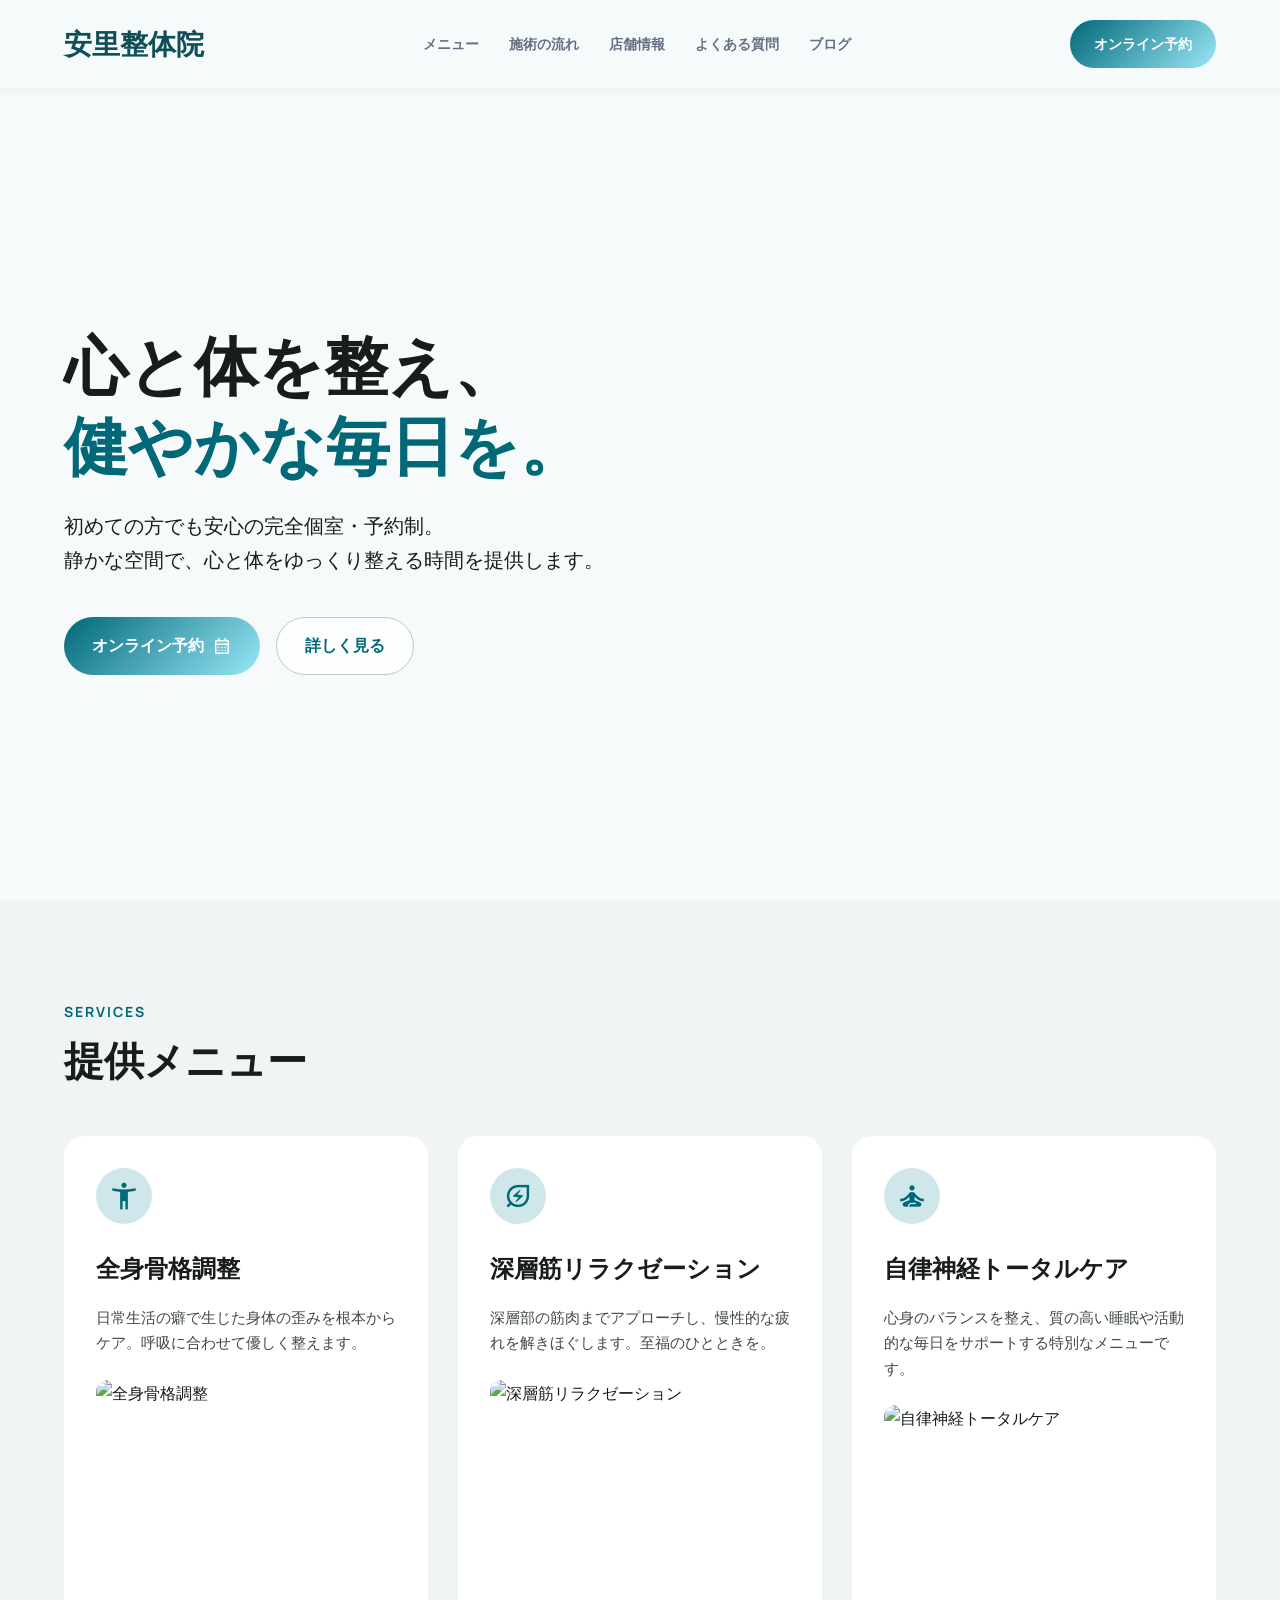
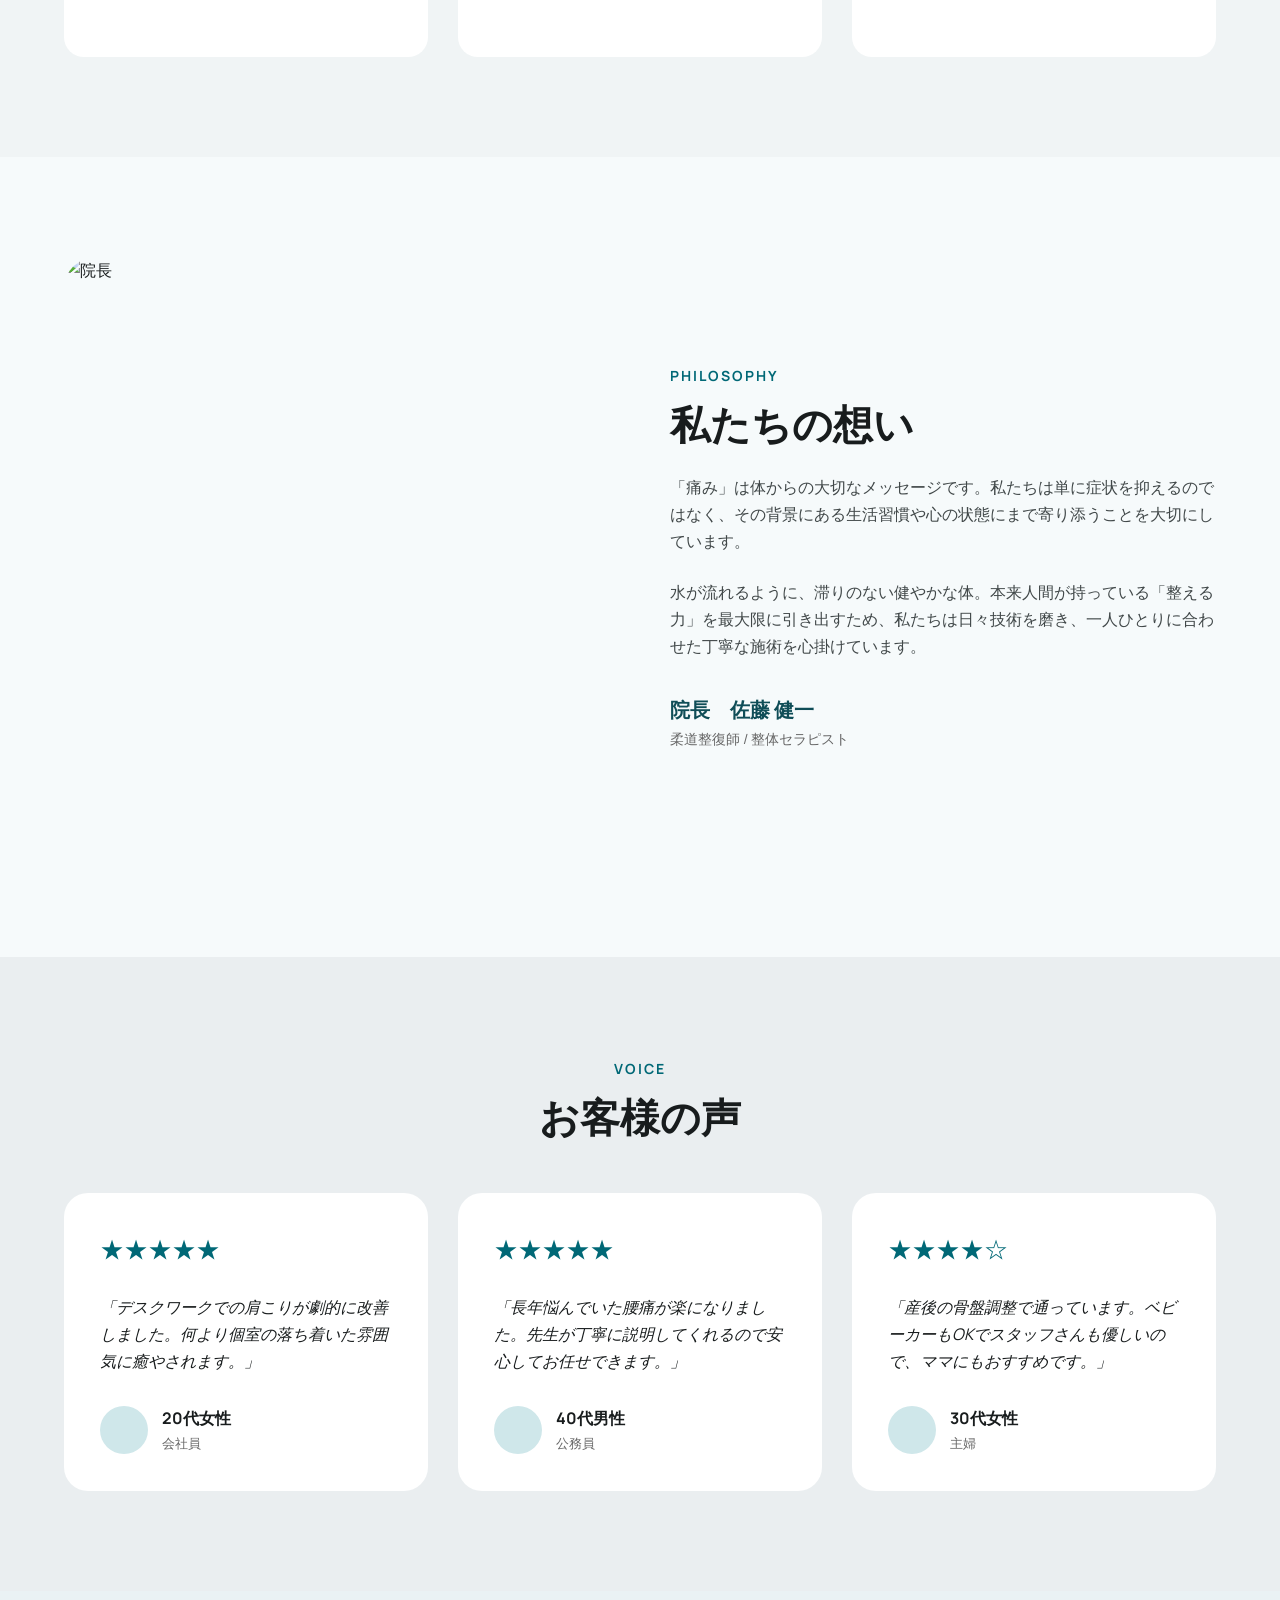
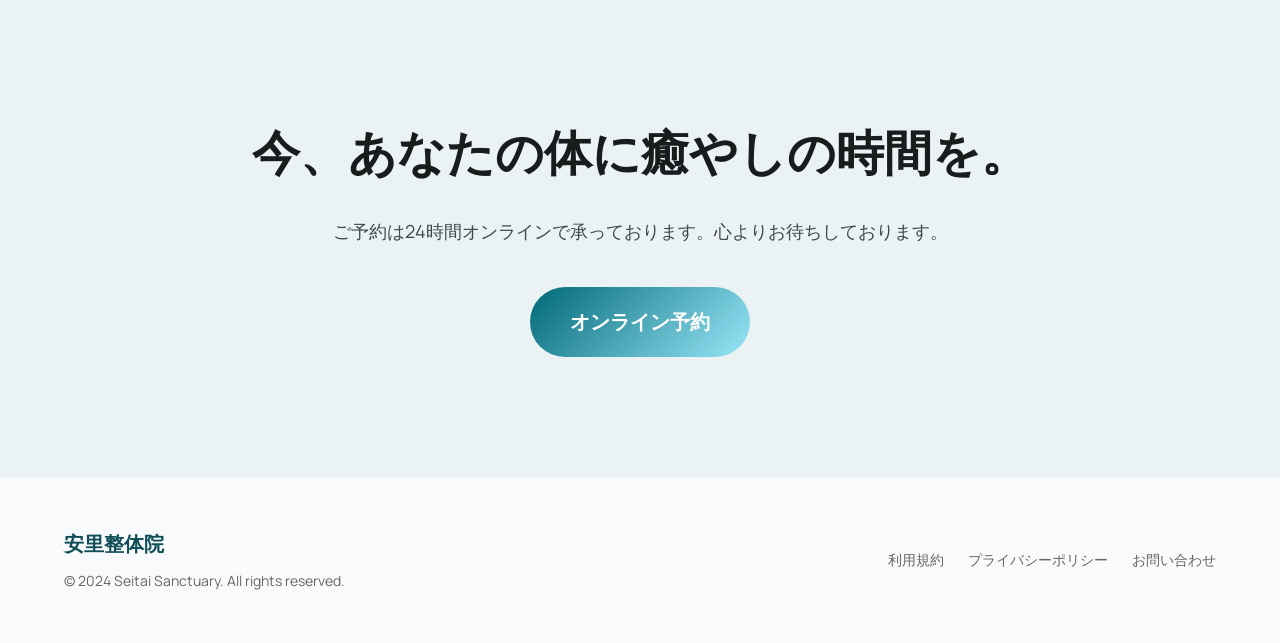
==== index.html @ 4b52ff41 "Add files via upload" ====
<!DOCTYPE html>
<html lang="ja">
<head>
  <meta charset="UTF-8" />
  <meta name="viewport" content="width=device-width, initial-scale=1.0" />
  <title>安里整体院</title>

  <!-- Google Fonts -->
  <link rel="preconnect" href="https://fonts.googleapis.com" />
  <link rel="preconnect" href="https://fonts.gstatic.com" crossorigin />
  <link href="https://fonts.googleapis.com/css2?family=Manrope:wght@400;500;700;800&display=swap" rel="stylesheet" />

  <!-- Google Icons -->
  <link
    href="https://fonts.googleapis.com/css2?family=Material+Symbols+Outlined"
    rel="stylesheet"
  />

  <!-- CSS -->
  <link rel="stylesheet" href="style.css" />
</head>
<body>

  <!-- ヘッダー -->
  <header class="header">
    <div class="container header-inner">
      <h1 class="logo">安里整体院</h1>

      <nav class="nav">
        <ul class="nav-list">
          <li><a href="#menu">メニュー</a></li>
          <li><a href="#flow">施術の流れ</a></li>
          <li><a href="#shop">店舗情報</a></li>
          <li><a href="#faq">よくある質問</a></li>
          <li><a href="blog.html">ブログ</a></li>
        </ul>
      </nav>

      <a href="#" class="header-btn">オンライン予約</a>
    </div>
  </header>

  <main>

    <!-- メイン画像 -->
    <section class="hero">
      <div class="hero-overlay"></div>

      <div class="container hero-content">
        <div class="hero-text">
          <p class="hero-catch">
            心と体を整え、<br />
            <span>健やかな毎日を。</span>
          </p>

          <p class="hero-description">
            初めての方でも安心の完全個室・予約制。<br />
            静かな空間で、心と体をゆっくり整える時間を提供します。
          </p>

          <div class="hero-buttons">
            <a href="#" class="btn btn-primary">
              オンライン予約
              <span class="material-symbols-outlined">calendar_month</span>
            </a>
            <a href="#" class="btn btn-secondary">詳しく見る</a>
          </div>
        </div>
      </div>
    </section>

    <!-- 提供メニュー -->
    <section class="section section-gray" id="menu">
      <div class="container">
        <div class="section-heading">
          <p class="section-subtitle">Services</p>
          <h2 class="section-title">提供メニュー</h2>
        </div>

        <div class="service-list">

          <div class="service-card">
            <div class="service-icon">
              <span class="material-symbols-outlined">accessibility_new</span>
            </div>
            <h3 class="service-title">全身骨格調整</h3>
            <p class="service-text">
              日常生活の癖で生じた身体の歪みを根本からケア。呼吸に合わせて優しく整えます。
            </p>
            <img
              src="https://lh3.googleusercontent.com/aida-public/[base64]"
              alt="全身骨格調整"
              class="service-image"
            />
          </div>

          <div class="service-card">
            <div class="service-icon">
              <span class="material-symbols-outlined">energy_savings_leaf</span>
            </div>
            <h3 class="service-title">深層筋リラクゼーション</h3>
            <p class="service-text">
              深層部の筋肉までアプローチし、慢性的な疲れを解きほぐします。至福のひとときを。
            </p>
            <img
              src="https://lh3.googleusercontent.com/aida-public/[base64]"
              alt="深層筋リラクゼーション"
              class="service-image"
            />
          </div>

          <div class="service-card">
            <div class="service-icon">
              <span class="material-symbols-outlined">self_improvement</span>
            </div>
            <h3 class="service-title">自律神経トータルケア</h3>
            <p class="service-text">
              心身のバランスを整え、質の高い睡眠や活動的な毎日をサポートする特別なメニューです。
            </p>
            <img
              src="https://lh3.googleusercontent.com/aida-public/[base64]"
              alt="自律神経トータルケア"
              class="service-image"
            />
          </div>

        </div>
      </div>
    </section>

    <!-- 私たちの想い -->
    <section class="section" id="flow">
      <div class="container philosophy">
        <div class="philosophy-image-area">
          <img
            src="https://lh3.googleusercontent.com/aida-public/[base64]"
            alt="院長"
            class="philosophy-image"
          />
        </div>

        <div class="philosophy-text-area">
          <p class="section-subtitle">Philosophy</p>
          <h2 class="section-title">私たちの想い</h2>

          <p class="philosophy-text">
            「痛み」は体からの大切なメッセージです。私たちは単に症状を抑えるのではなく、その背景にある生活習慣や心の状態にまで寄り添うことを大切にしています。
          </p>

          <p class="philosophy-text">
            水が流れるように、滞りのない健やかな体。本来人間が持っている「整える力」を最大限に引き出すため、私たちは日々技術を磨き、一人ひとりに合わせた丁寧な施術を心掛けています。
          </p>

          <div class="owner-info">
            <p class="owner-name">院長　佐藤 健一</p>
            <p class="owner-job">柔道整復師 / 整体セラピスト</p>
          </div>
        </div>
      </div>
    </section>

    <!-- お客様の声 -->
    <section class="section section-light" id="shop">
      <div class="container">
        <div class="section-heading center">
          <p class="section-subtitle">Voice</p>
          <h2 class="section-title">お客様の声</h2>
        </div>

        <div class="voice-list">

          <div class="voice-card">
            <div class="stars">★★★★★</div>
            <p class="voice-text">
              「デスクワークでの肩こりが劇的に改善しました。何より個室の落ち着いた雰囲気に癒やされます。」
            </p>
            <div class="voice-user">
              <div class="voice-user-icon"></div>
              <div>
                <p class="voice-user-name">20代女性</p>
                <p class="voice-user-job">会社員</p>
              </div>
            </div>
          </div>

          <div class="voice-card">
            <div class="stars">★★★★★</div>
            <p class="voice-text">
              「長年悩んでいた腰痛が楽になりました。先生が丁寧に説明してくれるので安心してお任せできます。」
            </p>
            <div class="voice-user">
              <div class="voice-user-icon"></div>
              <div>
                <p class="voice-user-name">40代男性</p>
                <p class="voice-user-job">公務員</p>
              </div>
            </div>
          </div>

          <div class="voice-card">
            <div class="stars">★★★★☆</div>
            <p class="voice-text">
              「産後の骨盤調整で通っています。ベビーカーもOKでスタッフさんも優しいので、ママにもおすすめです。」
            </p>
            <div class="voice-user">
              <div class="voice-user-icon"></div>
              <div>
                <p class="voice-user-name">30代女性</p>
                <p class="voice-user-job">主婦</p>
              </div>
            </div>
          </div>

        </div>
      </div>
    </section>

    <!-- CTA -->
    <section class="cta" id="faq">
      <div class="container cta-inner">
        <h2 class="cta-title">今、あなたの体に癒やしの時間を。</h2>
        <p class="cta-text">
          ご予約は24時間オンラインで承っております。心よりお待ちしております。
        </p>
        <a href="#" class="btn btn-primary large-btn">オンライン予約</a>
      </div>
    </section>

  </main>

  <!-- フッター -->
  <footer class="footer">
    <div class="container footer-inner">
      <div class="footer-left">
        <p class="footer-logo">安里整体院</p>
        <p class="footer-copy">© 2024 Seitai Sanctuary. All rights reserved.</p>
      </div>

      <div class="footer-links">
        <a href="#">利用規約</a>
        <a href="#">プライバシーポリシー</a>
        <a href="#">お問い合わせ</a>
      </div>
    </div>
  </footer>

</body>
</html>
---- style.css ----
/* --------------------
   初期設定
-------------------- */
* {
  margin: 0;
  padding: 0;
  box-sizing: border-box;
}

html {
  scroll-behavior: smooth;
}

body {
  font-family: "Manrope", sans-serif;
  color: #181c1d;
  background-color: #f6fafb;
  line-height: 1.7;
}

img {
  width: 100%;
  display: block;
}

a {
  text-decoration: none;
  color: inherit;
}

ul {
  list-style: none;
}

.material-symbols-outlined {
  font-size: 20px;
  vertical-align: middle;
}


/* --------------------
   共通
-------------------- */
.container {
  width: 90%;
  max-width: 1200px;
  margin: 0 auto;
}

.section {
  padding: 100px 0;
}

.section-gray {
  background-color: #f0f4f5;
}

.section-light {
  background-color: #eaeef0;
}

.section-heading {
  margin-bottom: 50px;
}

.section-heading.center {
  text-align: center;
}

.section-subtitle {
  color: #006876;
  font-size: 14px;
  font-weight: 700;
  letter-spacing: 2px;
  text-transform: uppercase;
  margin-bottom: 10px;
}

.section-title {
  font-size: 40px;
  font-weight: 800;
  line-height: 1.3;
}

.btn {
  display: inline-flex;
  align-items: center;
  gap: 8px;
  padding: 14px 28px;
  border-radius: 9999px;
  font-weight: 700;
  transition: 0.3s;
}

.btn:hover {
  opacity: 0.9;
}

.btn-primary {
  background: linear-gradient(135deg, #006876, #99e7f8);
  color: #ffffff;
}

.btn-secondary {
  background-color: rgba(255, 255, 255, 0.8);
  color: #006876;
  border: 1px solid #c1c8c9;
}

.large-btn {
  font-size: 20px;
  padding: 18px 40px;
}


/* --------------------
   ヘッダー
-------------------- */
.header {
  width: 100%;
  position: fixed;
  top: 0;
  left: 0;
  z-index: 100;
  background-color: rgba(246, 250, 251, 0.8);
  backdrop-filter: blur(12px);
  box-shadow: 0 2px 10px rgba(0, 0, 0, 0.06);
}

.header-inner {
  display: flex;
  justify-content: space-between;
  align-items: center;
  padding: 20px 0;
}

.logo {
  font-size: 28px;
  font-weight: 800;
  color: #0f4d57;
}

.nav-list {
  display: flex;
  gap: 30px;
}

.nav-list a {
  font-size: 14px;
  font-weight: 600;
  color: #667085;
}

.nav-list a:hover {
  color: #006876;
}

.header-btn {
  display: inline-block;
  background: linear-gradient(135deg, #006876, #99e7f8);
  color: #ffffff;
  padding: 12px 24px;
  border-radius: 9999px;
  font-size: 14px;
  font-weight: 700;
}


/* --------------------
   メイン画像
-------------------- */
.hero {
  min-height: 100vh;
  display: flex;
  align-items: center;
  background-image: url("https://lh3.googleusercontent.com/aida-public/[base64]");
  background-size: cover;
  background-position: center;
  position: relative;
  padding-top: 100px;
}

.hero-overlay {
  width: 100%;
  height: 100%;
  background: linear-gradient(to right, rgba(246, 250, 251, 0.88), rgba(246, 250, 251, 0.45), rgba(246, 250, 251, 0.1));
  position: absolute;
  top: 0;
  left: 0;
}

.hero-content {
  position: relative;
  z-index: 1;
}

.hero-text {
  max-width: 650px;
}

.hero-catch {
  font-size: 64px;
  font-weight: 800;
  line-height: 1.25;
  margin-bottom: 24px;
  text-shadow: 0 2px 8px rgba(255, 255, 255, 0.7);
}

.hero-catch span {
  color: #006876;
}

.hero-description {
  font-size: 20px;
  font-weight: 500;
  margin-bottom: 40px;
  text-shadow: 0 2px 8px rgba(255, 255, 255, 0.7);
}

.hero-buttons {
  display: flex;
  gap: 16px;
  flex-wrap: wrap;
}


/* --------------------
   提供メニュー
-------------------- */
.service-list {
  display: flex;
  gap: 30px;
  flex-wrap: wrap;
}

.service-card {
  width: calc(33.333% - 20px);
  background-color: #ffffff;
  padding: 32px;
  border-radius: 20px;
  transition: 0.3s;
}

.service-card:hover {
  transform: translateY(-8px);
}

.service-icon {
  width: 56px;
  height: 56px;
  background-color: #cfe7ea;
  color: #006876;
  border-radius: 50%;
  display: flex;
  justify-content: center;
  align-items: center;
  margin-bottom: 24px;
}

.service-icon .material-symbols-outlined {
  font-size: 32px;
}

.service-title {
  font-size: 24px;
  font-weight: 700;
  margin-bottom: 16px;
}

.service-text {
  color: #414849;
  font-size: 15px;
  margin-bottom: 24px;
}

.service-image {
  height: 220px;
  object-fit: cover;
  border-radius: 12px;
}


/* --------------------
   想い
-------------------- */
.philosophy {
  display: flex;
  align-items: center;
  gap: 60px;
}

.philosophy-image-area,
.philosophy-text-area {
  width: 50%;
}

.philosophy-image {
  height: 600px;
  object-fit: cover;
  border-radius: 32px;
}

.philosophy-text {
  color: #414849;
  margin-top: 24px;
}

.owner-info {
  margin-top: 32px;
}

.owner-name {
  font-size: 20px;
  font-weight: 700;
  color: #0f4d57;
}

.owner-job {
  font-size: 14px;
  color: #666;
}


/* --------------------
   お客様の声
-------------------- */
.voice-list {
  display: flex;
  gap: 30px;
  flex-wrap: wrap;
}

.voice-card {
  width: calc(33.333% - 20px);
  background-color: #ffffff;
  padding: 36px;
  border-radius: 24px;
}

.stars {
  color: #006876;
  font-size: 24px;
  margin-bottom: 24px;
}

.voice-text {
  font-style: italic;
  margin-bottom: 30px;
}

.voice-user {
  display: flex;
  align-items: center;
  gap: 14px;
}

.voice-user-icon {
  width: 48px;
  height: 48px;
  background-color: #cfe7ea;
  border-radius: 50%;
}

.voice-user-name {
  font-weight: 700;
}

.voice-user-job {
  font-size: 13px;
  color: #666;
}


/* --------------------
   CTA
-------------------- */
.cta {
  padding: 120px 0;
  background-color: #f6fafb;
  text-align: center;
  position: relative;
}

.cta::before {
  content: "";
  width: 100%;
  height: 100%;
  background-color: rgba(0, 104, 118, 0.05);
  position: absolute;
  top: 0;
  left: 0;
}

.cta-inner {
  position: relative;
  z-index: 1;
}

.cta-title {
  font-size: 48px;
  font-weight: 800;
  margin-bottom: 24px;
}

.cta-text {
  max-width: 700px;
  margin: 0 auto 40px;
  color: #414849;
  font-size: 18px;
}


/* --------------------
   フッター
-------------------- */
.footer {
  background-color: #f8fafc;
  padding: 50px 0;
}

.footer-inner {
  display: flex;
  justify-content: space-between;
  align-items: center;
  gap: 30px;
}

.footer-logo {
  font-size: 20px;
  font-weight: 700;
  color: #0f4d57;
  margin-bottom: 8px;
}

.footer-copy {
  font-size: 14px;
  color: #666;
}

.footer-links {
  display: flex;
  gap: 24px;
}

.footer-links a {
  font-size: 14px;
  color: #666;
}

.footer-links a:hover {
  color: #006876;
}


/* --------------------
   レスポンシブ
-------------------- */
@media (max-width: 1024px) {
  .service-card,
  .voice-card {
    width: calc(50% - 15px);
  }

  .hero-catch {
    font-size: 52px;
  }

  .philosophy {
    flex-direction: column;
  }

  .philosophy-image-area,
  .philosophy-text-area {
    width: 100%;
  }
}

@media (max-width: 768px) {
  .header-inner {
    flex-direction: column;
    gap: 16px;
  }

  .nav-list {
    flex-wrap: wrap;
    justify-content: center;
    gap: 16px;
  }

  .hero {
    padding-top: 180px;
  }

  .hero-catch {
    font-size: 40px;
  }

  .hero-description {
    font-size: 18px;
  }

  .section-title {
    font-size: 32px;
  }

  .service-card,
  .voice-card {
    width: 100%;
  }

  .cta-title {
    font-size: 34px;
  }

  .footer-inner {
    flex-direction: column;
    text-align: center;
  }

  .footer-links {
    flex-direction: column;
    gap: 12px;
  }
}

@media (max-width: 480px) {
  .hero-catch {
    font-size: 32px;
  }

  .hero-description {
    font-size: 16px;
  }

  .btn {
    width: 100%;
    justify-content: center;
  }

  .section {
    padding: 70px 0;
  }
}
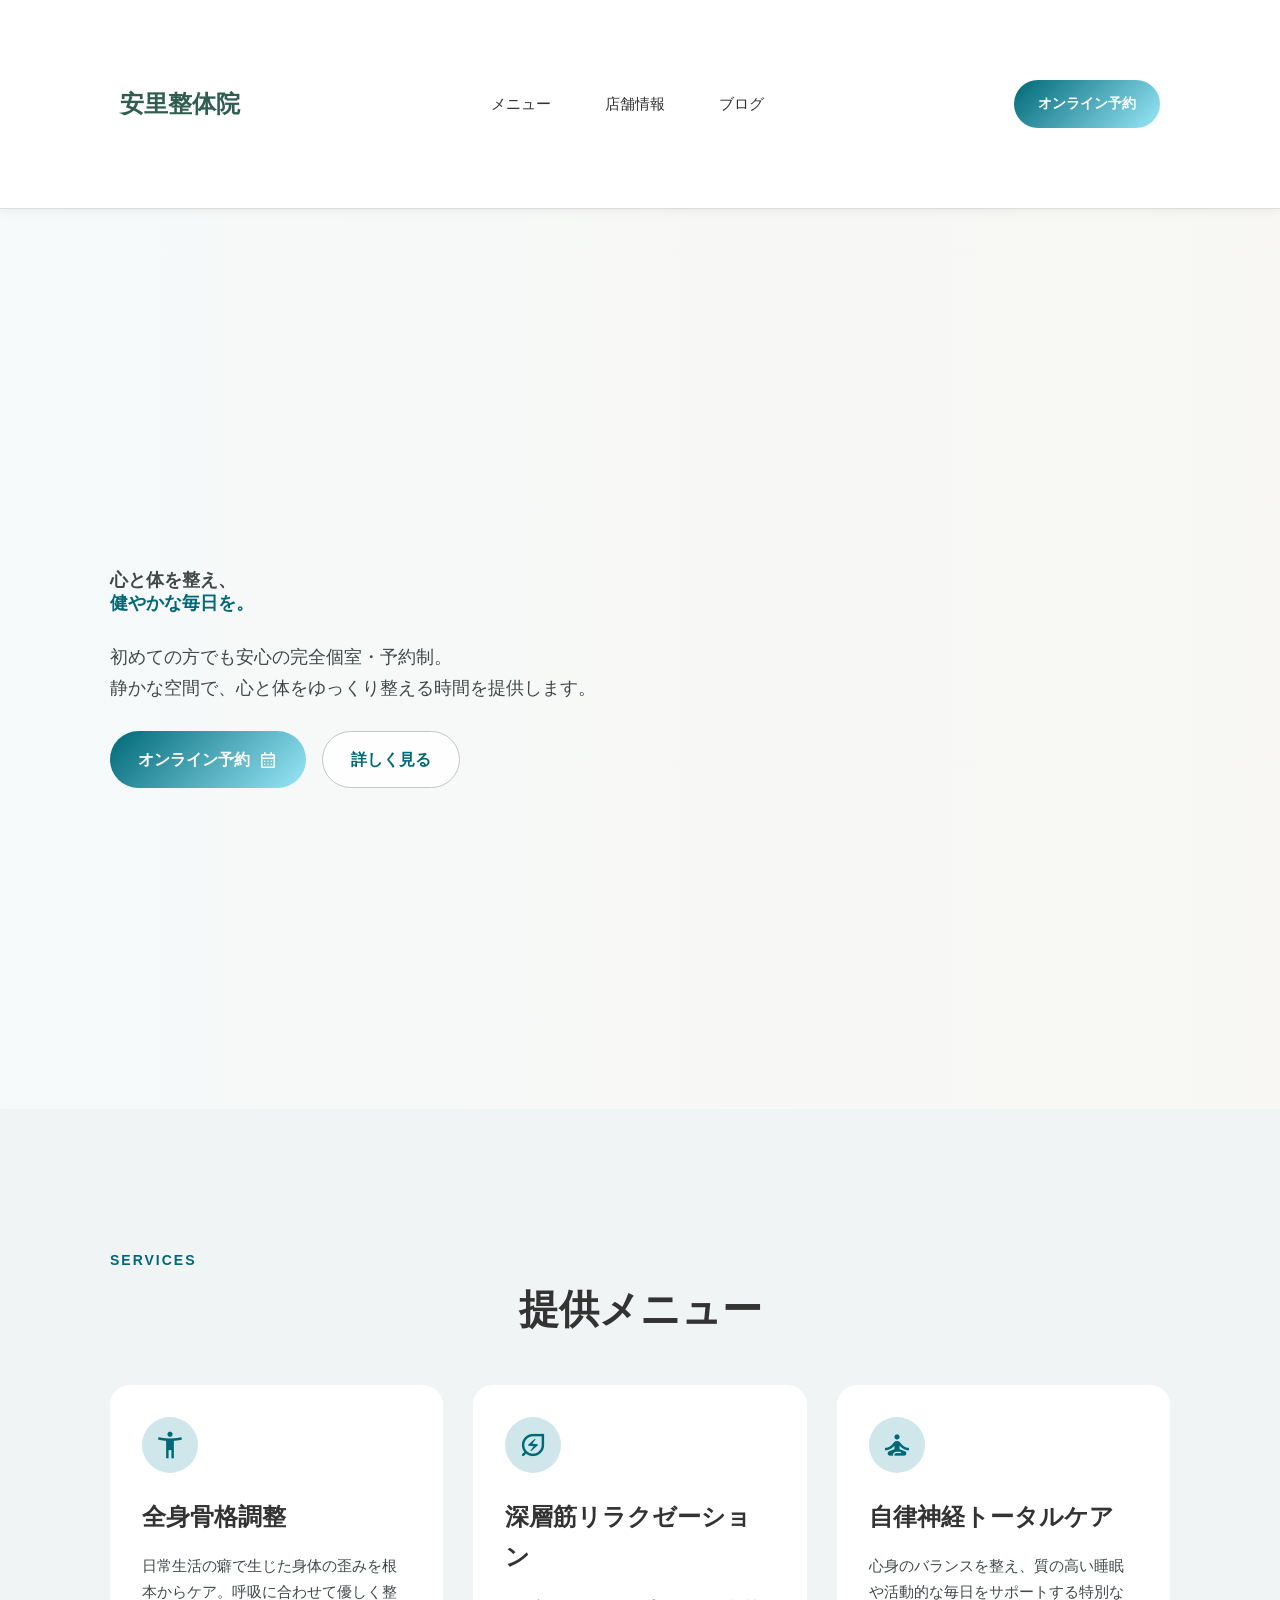
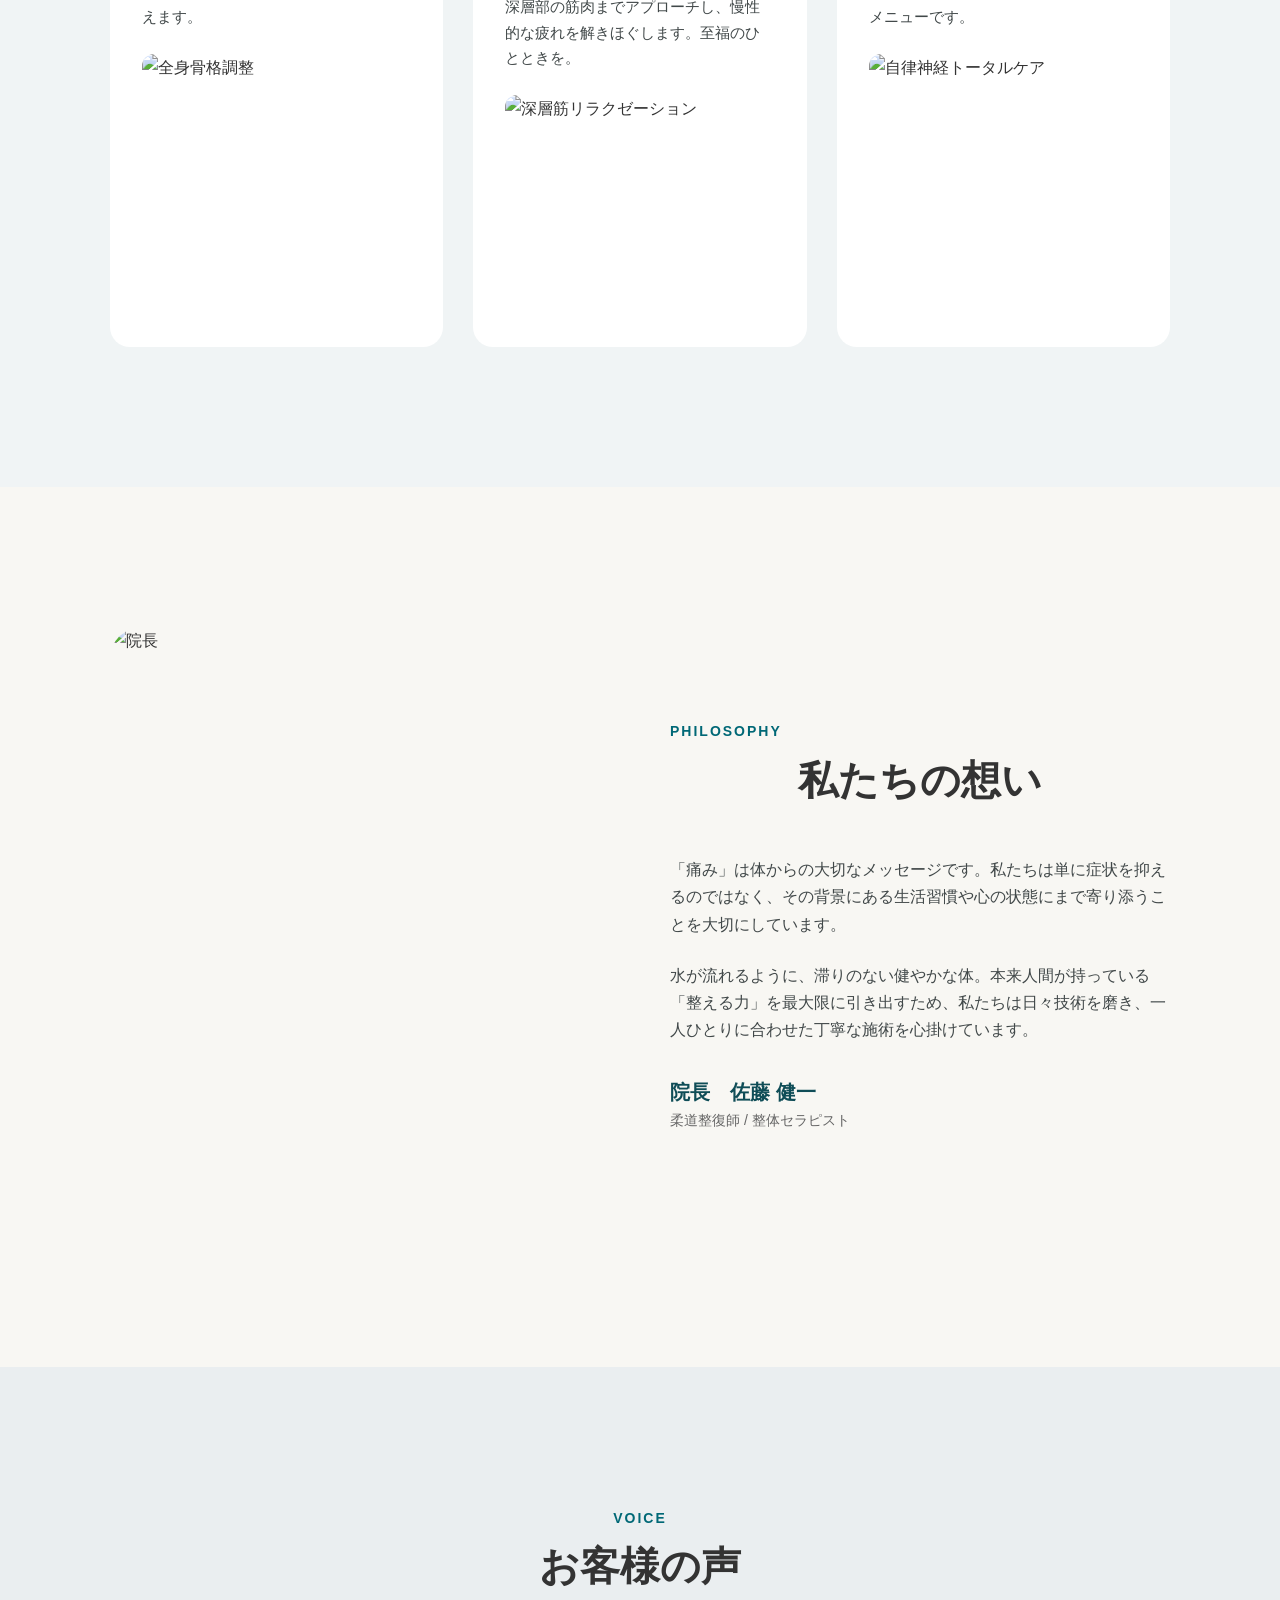
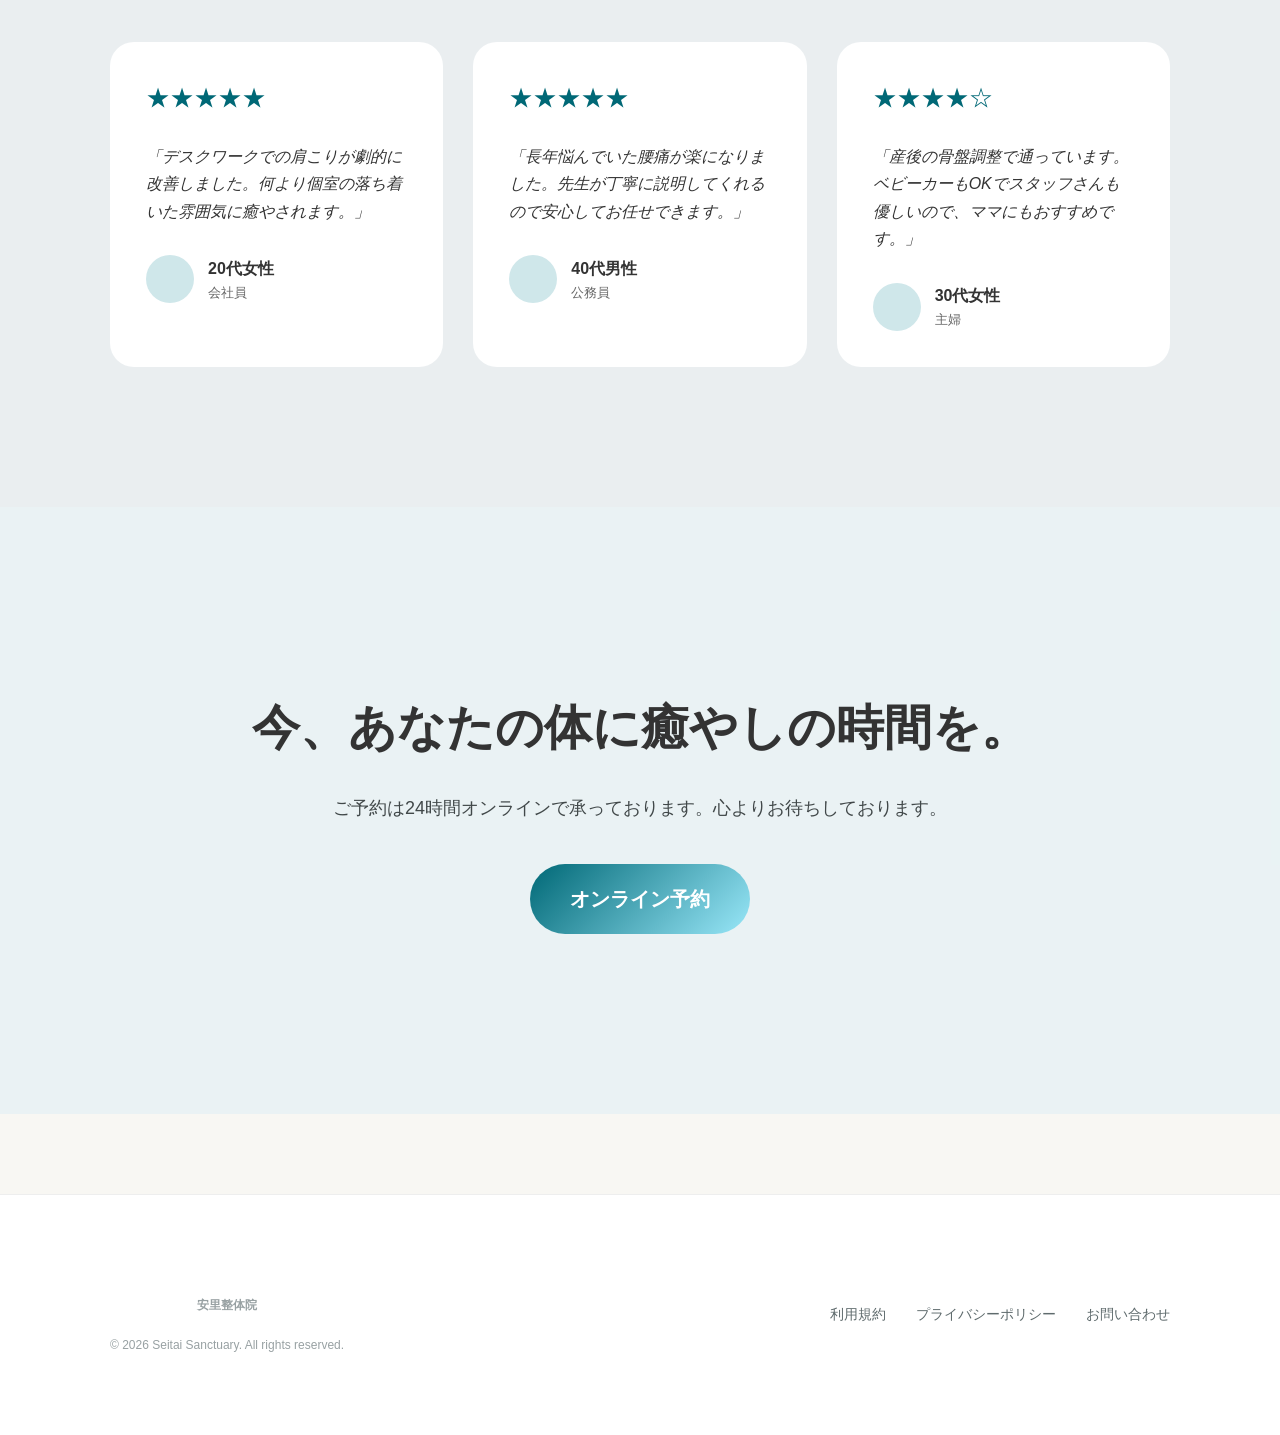
==== commit a26fcecc: "Add files via upload" ====
--- a/index.html
+++ b/index.html
@@ -28,15 +28,15 @@
 
       <nav class="nav">
         <ul class="nav-list">
-          <li><a href="#menu">メニュー</a></li>
-          <li><a href="#flow">施術の流れ</a></li>
-          <li><a href="#shop">店舗情報</a></li>
-          <li><a href="#faq">よくある質問</a></li>
+          <li><a href="menu.html">メニュー</a></li>
+          <!-- <li><a href="access.html">アクセス</a></li> -->
+          <li><a href="access.html">店舗情報</a></li>
+          <!-- <li><a href="#faq">よくある質問</a></li> -->
           <li><a href="blog.html">ブログ</a></li>
         </ul>
       </nav>
 
-      <a href="#" class="header-btn">オンライン予約</a>
+      <a href="https://beauty.hotpepper.jp/genre/kgkw504/" class="header-btn">オンライン予約</a>
     </div>
   </header>
 
@@ -59,11 +59,11 @@
           </p>
 
           <div class="hero-buttons">
-            <a href="#" class="btn btn-primary">
+            <a href="https://beauty.hotpepper.jp/genre/kgkw504/" class="btn btn-primary">
               オンライン予約
               <span class="material-symbols-outlined">calendar_month</span>
             </a>
-            <a href="#" class="btn btn-secondary">詳しく見る</a>
+            <a href="menu.html" class="btn btn-secondary">詳しく見る</a>
           </div>
         </div>
       </div>
@@ -222,24 +222,28 @@
         <p class="cta-text">
           ご予約は24時間オンラインで承っております。心よりお待ちしております。
         </p>
-        <a href="#" class="btn btn-primary large-btn">オンライン予約</a>
+        <a href="https://beauty.hotpepper.jp/genre/kgkw504/" class="btn btn-primary large-btn">オンライン予約</a>
       </div>
     </section>
 
   </main>
+
+
 
   <!-- フッター -->
   <footer class="footer">
     <div class="container footer-inner">
       <div class="footer-left">
         <p class="footer-logo">安里整体院</p>
-        <p class="footer-copy">© 2024 Seitai Sanctuary. All rights reserved.</p>
-      </div>
+        <p class="footer-copy">© 2026    Seitai Sanctuary. All rights reserved.</p>
+      </div>
+
+
 
       <div class="footer-links">
-        <a href="#">利用規約</a>
-        <a href="#">プライバシーポリシー</a>
-        <a href="#">お問い合わせ</a>
+        <a href="terms.html">利用規約</a>
+        <a href="privacy.html">プライバシーポリシー</a>
+        <a href="contact.html">お問い合わせ</a>
       </div>
     </div>
   </footer>
--- a/style.css
+++ b/style.css
@@ -540,4 +540,2701 @@
   .section {
     padding: 70px 0;
   }
-}+}
+
+
+
+
+
+
+
+/* メニューmenu.html */
+
+
+
+
+
+
+
+
+
+
+
+/* 全部の要素にまとめて指定する */
+* {             
+  margin: 0;
+  padding: 0;
+  box-sizing: border-box;
+}
+
+
+
+body {
+  font-family: 'Manrope', sans-serif;
+  color: #181c1d;
+  background-color: #f6fafb;
+  line-height: 1.6;
+}
+
+img {
+  width: 100%;
+  display: block;
+}
+
+a {
+  text-decoration: none;
+  color: inherit;
+}
+
+.container {
+  width: 90%;
+  max-width: 1200px;
+  margin: 0 auto;
+}
+
+.section {
+  padding: 80px 0;
+}
+
+/* =========================
+   ヘッダー
+========================= */
+.header {
+  position: sticky;
+  top: 0;
+  z-index: 100;
+  background: rgba(255, 255, 255, 0.85);
+  backdrop-filter: blur(20px);
+  border-bottom: 1px solid #e0e6e8;
+}
+
+.header-inner {
+  display: flex;
+  justify-content: space-between;
+  align-items: center;
+  padding: 18px 0;
+}
+
+.logo {
+  font-size: 24px;
+  font-weight: 800;
+  color: #0f3f46;
+}
+
+.pc-nav {
+  display: flex;
+  gap: 32px;
+}
+
+.pc-nav a {
+  color: #5f6b6d;
+  font-weight: 500;
+}
+
+.pc-nav a.active {
+  color: #006876;
+  border-bottom: 2px solid #006876;
+  padding-bottom: 4px;
+}
+
+.reserve-btn {
+  display: inline-block;
+  background: linear-gradient(135deg, #006876 0%, #99e7f8 100%);
+  color: #fff;
+  font-weight: 700;
+  padding: 12px 22px;
+  border-radius: 9999px;
+}
+
+/* =========================
+   メインビジュアル
+========================= */
+.hero {
+  padding-top: 40px;
+}
+
+.hero-box {
+  background: #f0f4f5;
+  border-radius: 32px;
+  padding: 50px;
+  display: flex;
+  gap: 40px;
+  align-items: center;
+}
+
+.hero-text,
+.hero-image {
+  width: 50%;
+}
+
+.label {
+  display: inline-block;
+  background: #ffd3af;
+  color: #7a593d;
+  font-size: 14px;
+  font-weight: 700;
+  padding: 6px 14px;
+  border-radius: 9999px;
+  margin-bottom: 20px;
+}
+
+.hero-text h1 {
+  font-size: 56px;
+  line-height: 1.2;
+  margin-bottom: 20px;
+}
+
+.hero-text p {
+  font-size: 18px;
+  color: #414849;
+  margin-bottom: 28px;
+}
+
+.price-area {
+  display: flex;
+  align-items: baseline;
+  gap: 16px;
+  margin-bottom: 28px;
+}
+
+.main-price {
+  font-size: 52px;
+  font-weight: 800;
+  color: #006876;
+}
+
+.old-price {
+  color: #6f7778;
+  text-decoration: line-through;
+}
+
+.time {
+  color: #6f7778;
+  font-size: 14px;
+}
+
+.hero-btn {
+  display: inline-block;
+  background: linear-gradient(135deg, #006876 0%, #99e7f8 100%);
+  color: #fff;
+  font-weight: 700;
+  padding: 16px 28px;
+  border-radius: 9999px;
+}
+
+.hero-image img {
+  border-radius: 24px;
+  height: 100%;
+  object-fit: cover;
+}
+
+/* =========================
+   タイトル
+========================= */
+.section-title {
+  text-align: center;
+  margin-bottom: 50px;
+}
+
+.section-title h2 {
+  font-size: 36px;
+  margin-bottom: 12px;
+}
+
+.line {
+  width: 50px;
+  height: 4px;
+  background: #006876;
+  border-radius: 9999px;
+  margin: 0 auto;
+}
+
+.sub-title {
+  font-size: 30px;
+  margin-bottom: 30px;
+}
+
+/* =========================
+   カード共通
+========================= */
+.card {
+  background: #f0f4f5;
+  border-radius: 24px;
+  padding: 30px;
+}
+
+.card h3,
+.card h4 {
+  margin-bottom: 16px;
+}
+
+.card p {
+  color: #414849;
+}
+
+.price {
+  color: #006876;
+  font-size: 24px;
+}
+
+/* =========================
+   メインメニュー
+========================= */
+.main-menu-grid {
+  display: grid;
+  grid-template-columns: 2fr 1fr;
+  gap: 24px;
+}
+
+.featured-card {
+  display: flex;
+  padding: 0;
+  overflow: hidden;
+  grid-column: 1 / 2;
+}
+
+.featured-text {
+  width: 55%;
+  padding: 40px;
+}
+
+.featured-image {
+  width: 45%;
+}
+
+.featured-image img {
+  height: 100%;
+  object-fit: cover;
+}
+
+.recommend {
+  color: #006876;
+  font-size: 14px;
+  font-weight: 700;
+  display: inline-block;
+  margin-bottom: 10px;
+}
+
+.menu-info {
+  display: flex;
+  gap: 40px;
+  margin-top: 30px;
+}
+
+.small-label {
+  display: block;
+  font-size: 12px;
+  color: #6c7475;
+  margin-bottom: 4px;
+}
+
+.side-card {
+  display: flex;
+  flex-direction: column;
+  justify-content: space-between;
+}
+
+.icon-box {
+  width: 48px;
+  height: 48px;
+  background: #99e7f8;
+  color: #006a78;
+  border-radius: 16px;
+  display: flex;
+  justify-content: center;
+  align-items: center;
+  margin-bottom: 24px;
+}
+
+.premium-card {
+  grid-column: 1 / 3;
+  background: #2c3132;
+  color: #edf1f2;
+  display: flex;
+  gap: 40px;
+  align-items: center;
+}
+
+.premium-text,
+.premium-image {
+  width: 50%;
+}
+
+.premium-label {
+  display: inline-block;
+  background: rgba(132, 210, 226, 0.2);
+  color: #a1efff;
+  border: 1px solid rgba(132, 210, 226, 0.4);
+  border-radius: 9999px;
+  padding: 6px 12px;
+  font-size: 12px;
+  font-weight: 700;
+  margin-bottom: 20px;
+}
+
+.light-price {
+  color: #99e7f8;
+}
+
+.premium-image img {
+  border-radius: 20px;
+  object-fit: cover;
+}
+
+/* =========================
+   その他メニュー
+========================= */
+.other-menu-grid {
+  display: grid;
+  grid-template-columns: repeat(3, 1fr);
+  gap: 24px;
+}
+
+.small-card p {
+  font-size: 14px;
+  margin-bottom: 24px;
+}
+
+.card-bottom {
+  display: flex;
+  justify-content: space-between;
+  align-items: center;
+  margin-top: 24px;
+  padding-top: 16px;
+  border-top: 1px solid #d5dcde;
+}
+
+/* =========================
+   回数券
+========================= */
+.plan-box {
+  background: #cfe7ea;
+  border-radius: 36px;
+  padding: 60px 30px;
+  text-align: center;
+}
+
+.plan-box h2 {
+  font-size: 36px;
+  margin-bottom: 16px;
+}
+
+.plan-text {
+  max-width: 700px;
+  margin: 0 auto 40px;
+  color: #52686b;
+}
+
+.plan-grid {
+  display: grid;
+  grid-template-columns: repeat(2, 1fr);
+  gap: 24px;
+  max-width: 850px;
+  margin: 0 auto;
+}
+
+.plan-card {
+  background: #fff;
+  border-radius: 24px;
+  padding: 35px 20px;
+  position: relative;
+}
+
+.plan-label {
+  display: inline-block;
+  color: #006876;
+  font-size: 12px;
+  font-weight: 700;
+  margin-bottom: 12px;
+}
+
+.plan-card h4 {
+  font-size: 28px;
+  margin-bottom: 10px;
+}
+
+.plan-card p {
+  font-size: 14px;
+  color: #5f6b6d;
+  margin-bottom: 20px;
+}
+
+.plan-price {
+  font-size: 36px;
+  font-weight: 800;
+}
+
+.popular {
+  border: 2px solid #006876;
+}
+
+.popular-badge {
+  position: absolute;
+  top: -14px;
+  left: 50%;
+  transform: translateX(-50%);
+  background: #006876;
+  color: #fff;
+  font-size: 12px;
+  font-weight: 700;
+  padding: 6px 14px;
+  border-radius: 9999px;
+}
+
+/* =========================
+   フッター
+========================= */
+.footer {
+  background: #f8fafb;
+  border-top: 1px solid #e1e7e9;
+  padding: 50px 0;
+}
+
+.footer-inner {
+  text-align: center;
+}
+
+.footer-logo {
+  font-size: 24px;
+  font-weight: 800;
+  color: #0f3f46;
+  margin-bottom: 20px;
+}
+
+.footer-links {
+  display: flex;
+  justify-content: center;
+  gap: 30px;
+  margin-bottom: 20px;
+}
+
+.footer-links a {
+  font-size: 14px;
+  color: #5f6b6d;
+}
+
+.footer p {
+  font-size: 12px;
+  color: #98a1a3;
+}
+
+/* =========================
+   レスポンシブ
+========================= */
+@media (max-width: 900px) {
+  .header-inner {
+    flex-wrap: wrap;
+    gap: 15px;
+  }
+
+  .pc-nav {
+    width: 100%;
+    justify-content: center;
+  }
+
+  .hero-box,
+  .featured-card,
+  .premium-card {
+    flex-direction: column;
+  }
+
+  .hero-text,
+  .hero-image,
+  .featured-text,
+  .featured-image,
+  .premium-text,
+  .premium-image {
+    width: 100%;
+  }
+
+  .main-menu-grid,
+  .other-menu-grid,
+  .plan-grid {
+    grid-template-columns: 1fr;
+  }
+
+  .premium-card {
+    grid-column: auto;
+  }
+
+  .featured-card {
+    grid-column: auto;
+  }
+
+  .hero-text h1 {
+    font-size: 40px;
+  }
+}
+
+@media (max-width: 600px) {
+  .section {
+    padding: 60px 0;
+  }
+
+  .hero-box {
+    padding: 25px;
+  }
+
+  .hero-text h1 {
+    font-size: 32px;
+  }
+
+  .section-title h2,
+  .sub-title,
+  .plan-box h2 {
+    font-size: 28px;
+  }
+
+  .main-price {
+    font-size: 40px;
+  }
+
+  .price-area {
+    flex-wrap: wrap;
+  }
+
+  .footer-links {
+    flex-direction: column;
+    gap: 10px;
+  }
+}
+
+
+
+/* access.html */
+
+
+
+
+
+
+
+
+
+/* =========================
+   全体
+========================= */
+* {
+  margin: 0;
+  padding: 0;
+  box-sizing: border-box;
+}
+
+body {
+  font-family: 'Manrope', sans-serif;
+  color: #181c1d;
+  background-color: #f6fafb;
+  line-height: 1.6;
+}
+
+img {
+  width: 100%;
+  display: block;
+}
+
+a {
+  text-decoration: none;
+  color: inherit;
+}
+
+ul {
+  list-style: none;
+}
+
+.container {
+  width: 90%;
+  max-width: 1200px;
+  margin: 0 auto;
+}
+
+.section {
+  padding: 80px 0;
+}
+
+/* =========================
+   ヘッダー
+========================= */
+.header {
+  position: sticky;
+  top: 0;
+  z-index: 100;
+  background: rgba(255, 255, 255, 0.85);
+  backdrop-filter: blur(20px);
+  border-bottom: 1px solid #e0e6e8;
+}
+
+.header-inner {
+  display: flex;
+  justify-content: space-between;
+  align-items: center;
+  padding: 18px 0;
+}
+
+.logo {
+  font-size: 24px;
+  font-weight: 800;
+  color: #0f3f46;
+}
+
+.pc-nav {
+  display: flex;
+  gap: 32px;
+}
+
+.pc-nav a {
+  color: #5f6b6d;
+  font-weight: 500;
+}
+
+.pc-nav a.active {
+  color: #006876;
+  border-bottom: 2px solid #006876;
+  padding-bottom: 4px;
+}
+
+.reserve-btn {
+  display: inline-block;
+  background: linear-gradient(135deg, #006876 0%, #99e7f8 100%);
+  color: #fff;
+  font-weight: 700;
+  padding: 12px 22px;
+  border-radius: 9999px;
+}
+
+/* =========================
+   共通タイトル
+========================= */
+.section-title {
+  text-align: center;
+  margin-bottom: 50px;
+}
+
+.section-title h2 {
+  font-size: 36px;
+  margin-bottom: 12px;
+}
+
+.line {
+  width: 50px;
+  height: 4px;
+  background: #006876;
+  border-radius: 9999px;
+  margin: 0 auto;
+}
+
+/* =========================
+   ヒーロー
+========================= */
+.hero-access {
+  padding-top: 40px;
+}
+
+.hero-box {
+  background: #f0f4f5;
+  border-radius: 32px;
+  padding: 50px;
+  display: flex;
+  gap: 40px;
+  align-items: center;
+}
+
+.hero-text,
+.hero-image {
+  width: 50%;
+}
+
+.label {
+  display: inline-block;
+  background: #ffd3af;
+  color: #7a593d;
+  font-size: 14px;
+  font-weight: 700;
+  padding: 6px 14px;
+  border-radius: 9999px;
+  margin-bottom: 20px;
+}
+
+.hero-text h1 {
+  font-size: 56px;
+  line-height: 1.2;
+  margin-bottom: 20px;
+}
+
+.hero-text p {
+  font-size: 18px;
+  color: #414849;
+}
+
+.hero-image img {
+  border-radius: 24px;
+  height: 100%;
+  object-fit: cover;
+}
+
+/* =========================
+   アクセス
+========================= */
+.access-grid {
+  display: grid;
+  grid-template-columns: 1fr 1fr;
+  gap: 32px;
+  align-items: start;
+}
+
+.info-card {
+  background: #ffffff;
+  border-radius: 24px;
+  padding: 30px;
+  box-shadow: 0 6px 20px rgba(0, 0, 0, 0.04);
+  margin-bottom: 24px;
+}
+
+.info-row {
+  display: grid;
+  grid-template-columns: 120px 1fr;
+  gap: 16px;
+  padding: 16px 0;
+  border-bottom: 1px solid #e1e7e8;
+}
+
+.info-row:last-child {
+  border-bottom: none;
+}
+
+.info-title {
+  font-size: 13px;
+  font-weight: 700;
+  color: #667173;
+  letter-spacing: 0.08em;
+}
+
+.info-text {
+  font-size: 16px;
+}
+
+.accent {
+  color: #006876;
+  font-weight: 700;
+}
+
+.guide-grid {
+  display: grid;
+  grid-template-columns: 1fr 1fr;
+  gap: 24px;
+}
+
+.guide-card {
+  background: #f0f4f5;
+  border-radius: 24px;
+  padding: 24px;
+}
+
+.guide-title {
+  display: flex;
+  align-items: center;
+  gap: 8px;
+  color: #006876;
+  margin-bottom: 16px;
+}
+
+.guide-title h3 {
+  font-size: 20px;
+}
+
+.guide-card ul li {
+  position: relative;
+  padding-left: 16px;
+  margin-bottom: 10px;
+  color: #414849;
+  font-size: 14px;
+}
+
+.guide-card ul li::before {
+  content: "•";
+  position: absolute;
+  left: 0;
+  top: 0;
+  color: #181c1d;
+}
+
+.guide-card p {
+  color: #414849;
+  font-size: 14px;
+}
+
+
+.map-card {
+  background: #fff;                 /* 白い背景 */
+  border-radius: 24px;              /* 角を丸くする */
+  overflow: hidden;                 /* はみ出した地図を隠す */
+  min-height: 540px;                /* PCでは最低540pxの高さを確保 */
+  height: 540px;                    /* 高さを明確に決める ← ここが大事 */
+  box-shadow: 0 10px 30px rgba(0, 104, 118, 0.08); /* 影 */
+}
+
+.map-card iframe {
+  width: 100%;                      /* 横幅いっぱい */
+  height: 100%;                     /* 親の高さにぴったり合わせる */
+  display: block;                   /* iframe下の変な隙間を消す */
+  border: none;                     /* 枠線なし */
+}
+/* .map-card {
+  height: 100%;
+  min-height: 540px;
+  background: #fff;
+  border-radius: 24px;
+  overflow: hidden;
+  box-shadow: 0 10px 30px rgba(0, 104, 118, 0.08);
+} */
+
+/* =========================
+   CTA
+========================= */
+.cta-section {
+  padding: 80px 0;
+}
+
+.cta-box {
+  background: #cfe7ea;
+  border-radius: 36px;
+  padding: 60px 30px;
+  text-align: center;
+}
+
+.cta-box h2 {
+  font-size: 36px;
+  margin-bottom: 16px;
+}
+
+.cta-box p {
+  max-width: 680px;
+  margin: 0 auto 28px;
+  color: #52686b;
+}
+
+.cta-buttons {
+  display: flex;
+  justify-content: center;
+  gap: 16px;
+  flex-wrap: wrap;
+}
+
+.cta-btn {
+  display: inline-block;
+  padding: 16px 32px;
+  border-radius: 9999px;
+  font-weight: 700;
+  font-size: 18px;
+}
+
+.cta-btn.primary {
+  background: #006876;
+  color: #fff;
+}
+
+.cta-btn.secondary {
+  background: #fff;
+  color: #006876;
+  border: 1px solid rgba(0, 104, 118, 0.2);
+}
+
+/* =========================
+   フッター
+========================= */
+.footer {
+  background: #f8fafb;
+  border-top: 1px solid #e1e7e9;
+  padding: 50px 0;
+}
+
+.footer-inner {
+  text-align: center;
+}
+
+.footer-logo {
+  font-size: 24px;
+  font-weight: 800;
+  color: #0f3f46;
+  margin-bottom: 20px;
+}
+
+.footer-links {
+  display: flex;
+  justify-content: center;
+  gap: 30px;
+  margin-bottom: 20px;
+}
+
+.footer-links a {
+  font-size: 14px;
+  color: #5f6b6d;
+}
+
+.footer p {
+  font-size: 12px;
+  color: #98a1a3;
+}
+
+/* =========================
+   レスポンシブ
+========================= */
+@media (max-width: 900px) {
+  .header-inner {
+    flex-wrap: wrap;
+    gap: 15px;
+  }
+
+  .pc-nav {
+    width: 100%;
+    justify-content: center;
+  }
+
+  .hero-box {
+    flex-direction: column;
+  }
+
+  .hero-text,
+  .hero-image {
+    width: 100%;
+  }
+
+  .access-grid,
+  .guide-grid {
+    grid-template-columns: 1fr;
+  }
+
+  .hero-text h1 {
+    font-size: 40px;
+  }
+
+  .map-card {
+    min-height: 420px;
+  }
+}
+
+@media (max-width: 600px) {
+  .section {
+    padding: 60px 0;
+  }
+
+  .hero-box {
+    padding: 25px;
+  }
+
+  .hero-text h1 {
+    font-size: 32px;
+  }
+
+  .hero-text p {
+    font-size: 16px;
+  }
+
+  .section-title h2,
+  .cta-box h2 {
+    font-size: 28px;
+  }
+
+  .info-row {
+    grid-template-columns: 1fr;
+    gap: 6px;
+  }
+
+  .footer-links {
+    flex-direction: column;
+    gap: 10px;
+  }
+
+  .cta-btn {
+    width: 100%;
+    text-align: center;
+  }
+}
+
+
+
+
+
+
+
+
+
+
+
+
+
+
+
+/* 問い合わせ */
+
+/* =========================
+   全体
+========================= */
+* {
+  margin: 0;
+  padding: 0;
+  box-sizing: border-box;
+}
+
+body {
+  font-family: 'Manrope', sans-serif;
+  color: #181c1d;
+  background-color: #f6fafb;
+  line-height: 1.6;
+}
+
+img {
+  width: 100%;
+  display: block;
+}
+
+a {
+  text-decoration: none;
+  color: inherit;
+}
+
+.container {
+  width: 90%;
+  max-width: 1200px;
+  margin: 0 auto;
+}
+
+/* =========================
+   ヘッダー
+========================= */
+.header {
+  position: sticky;
+  top: 0;
+  z-index: 100;
+  background: rgba(255, 255, 255, 0.85);
+  backdrop-filter: blur(20px);
+  border-bottom: 1px solid #e0e6e8;
+}
+
+.header-inner {
+  display: flex;
+  justify-content: space-between;
+  align-items: center;
+  padding: 18px 0;
+}
+
+.logo {
+  font-size: 24px;
+  font-weight: 800;
+  color: #0f3f46;
+}
+
+.pc-nav {
+  display: flex;
+  gap: 32px;
+}
+
+.pc-nav a {
+  color: #5f6b6d;
+  font-weight: 500;
+}
+
+.pc-nav a.active {
+  color: #006876;
+  border-bottom: 2px solid #006876;
+  padding-bottom: 4px;
+}
+
+.reserve-btn {
+  display: inline-block;
+  background: linear-gradient(135deg, #006876 0%, #99e7f8 100%);
+  color: #fff;
+  font-weight: 700;
+  padding: 12px 22px;
+  border-radius: 9999px;
+}
+
+/* =========================
+   お問い合わせページ
+========================= */
+.contact-main {
+  padding: 100px 0 80px;
+}
+
+.contact-section {
+  min-height: calc(100vh - 160px);
+  display: flex;
+  align-items: center;
+}
+
+.contact-wrapper {
+  width: 100%;
+  max-width: 850px;
+  margin: 0 auto;
+}
+
+.contact-heading {
+  text-align: center;
+  margin-bottom: 40px;
+}
+
+.label {
+  display: inline-block;
+  background: #cfe7ea;
+  color: #354a4d;
+  font-size: 12px;
+  font-weight: 700;
+  letter-spacing: 0.12em;
+  text-transform: uppercase;
+  padding: 6px 14px;
+  border-radius: 9999px;
+  margin-bottom: 18px;
+}
+
+.contact-heading h1 {
+  font-size: 48px;
+  line-height: 1.2;
+  margin-bottom: 16px;
+}
+
+.contact-heading p {
+  max-width: 620px;
+  margin: 0 auto;
+  color: #414849;
+  font-size: 17px;
+}
+
+.form-card {
+  background: #ffffff;
+  border-radius: 24px;
+  padding: 40px;
+  box-shadow: 0 10px 30px rgba(0, 104, 118, 0.08);
+}
+
+.contact-form {
+  display: flex;
+  flex-direction: column;
+  gap: 24px;
+}
+
+.form-row {
+  display: grid;
+  grid-template-columns: 1fr 1fr;
+  gap: 24px;
+}
+
+.form-group {
+  display: flex;
+  flex-direction: column;
+  gap: 8px;
+}
+
+.form-group label {
+  font-size: 12px;
+  font-weight: 700;
+  letter-spacing: 0.1em;
+  color: #5f6b6d;
+}
+
+.form-group input,
+.form-group select,
+.form-group textarea {
+  width: 100%;
+  border: none;
+  outline: none;
+  background: #f0f4f5;
+  border-radius: 16px;
+  padding: 16px;
+  font-size: 15px;
+  color: #181c1d;
+  font-family: 'Manrope', sans-serif;
+}
+
+.form-group input:focus,
+.form-group select:focus,
+.form-group textarea:focus {
+  box-shadow: 0 0 0 3px rgba(0, 104, 118, 0.15);
+}
+
+.form-group textarea {
+  resize: vertical;
+  min-height: 160px;
+}
+
+.submit-area {
+  padding-top: 10px;
+}
+
+.submit-btn {
+  width: 100%;
+  border: none;
+  cursor: pointer;
+  background: linear-gradient(135deg, #006876 0%, #0f7f8d 100%);
+  color: #ffffff;
+  padding: 18px 24px;
+  border-radius: 9999px;
+  font-size: 16px;
+  font-weight: 700;
+  letter-spacing: 0.08em;
+  display: flex;
+  justify-content: center;
+  align-items: center;
+  gap: 10px;
+}
+
+.form-note {
+  margin-top: 16px;
+  text-align: center;
+  font-size: 12px;
+  color: #667274;
+}
+
+/* =========================
+   フッター
+========================= */
+.footer {
+  background: #f8fafb;
+  border-top: 1px solid #e1e7e9;
+  padding: 50px 0;
+}
+
+.footer-inner {
+  text-align: center;
+}
+
+.footer-logo {
+  font-size: 24px;
+  font-weight: 800;
+  color: #0f3f46;
+  margin-bottom: 20px;
+}
+
+.footer-links {
+  display: flex;
+  justify-content: center;
+  gap: 30px;
+  margin-bottom: 20px;
+  flex-wrap: wrap;
+}
+
+.footer-links a {
+  font-size: 14px;
+  color: #5f6b6d;
+}
+
+.footer p {
+  font-size: 12px;
+  color: #98a1a3;
+}
+
+/* =========================
+   レスポンシブ
+========================= */
+@media (max-width: 900px) {
+  .header-inner {
+    flex-wrap: wrap;
+    gap: 15px;
+  }
+
+  .pc-nav {
+    width: 100%;
+    justify-content: center;
+    flex-wrap: wrap;
+  }
+
+  .form-row {
+    grid-template-columns: 1fr;
+  }
+
+  .contact-heading h1 {
+    font-size: 38px;
+  }
+}
+
+@media (max-width: 600px) {
+  .contact-main {
+    padding: 80px 0 60px;
+  }
+
+  .form-card {
+    padding: 24px;
+  }
+
+  .contact-heading h1 {
+    font-size: 30px;
+  }
+
+  .contact-heading p {
+    font-size: 15px;
+  }
+
+  .footer-links {
+    flex-direction: column;
+    gap: 10px;
+  }
+}
+
+
+
+
+/* プライバシー */
+
+
+/* =========================
+   プライバシーポリシー
+========================= */
+.privacy-main {
+  padding: 130px 0 80px;
+}
+
+.privacy-hero {
+  text-align: center;
+  padding: 48px 24px;
+  margin-bottom: 48px;
+  border-radius: 24px;
+  background: linear-gradient(135deg, rgba(153, 231, 248, 0.25), rgba(255, 255, 255, 0));
+  position: relative;
+  overflow: hidden;
+}
+
+.privacy-hero::before {
+  content: "";
+  position: absolute;
+  top: -80px;
+  right: -80px;
+  width: 220px;
+  height: 220px;
+  background: rgba(0, 104, 118, 0.05);
+  border-radius: 50%;
+  filter: blur(30px);
+}
+
+.privacy-hero::after {
+  content: "";
+  position: absolute;
+  bottom: -70px;
+  left: -70px;
+  width: 180px;
+  height: 180px;
+  background: rgba(120, 88, 59, 0.08);
+  border-radius: 50%;
+  filter: blur(30px);
+}
+
+.privacy-label {
+  display: inline-block;
+  background: #cfe7ea;
+  color: #354a4d;
+  font-size: 12px;
+  font-weight: 700;
+  letter-spacing: 0.12em;
+  padding: 6px 14px;
+  border-radius: 9999px;
+  margin-bottom: 20px;
+}
+
+.privacy-hero h1 {
+  font-size: 48px;
+  font-weight: 800;
+  line-height: 1.2;
+  margin-bottom: 20px;
+  color: #181c1d;
+}
+
+.privacy-hero p {
+  max-width: 760px;
+  margin: 0 auto;
+  font-size: 18px;
+  color: #414849;
+}
+
+/* グリッド */
+.privacy-grid {
+  display: grid;
+  grid-template-columns: repeat(12, 1fr);
+  gap: 24px;
+}
+
+.policy-card {
+  background: #ffffff;
+  border-radius: 20px;
+  padding: 32px;
+  box-shadow: 0 8px 24px rgba(0, 104, 118, 0.05);
+}
+
+.policy-card-large {
+  grid-column: span 7;
+}
+
+.policy-card-side {
+  grid-column: span 5;
+}
+
+.policy-card-full {
+  grid-column: span 12;
+}
+
+.half-card {
+  grid-column: span 6;
+}
+
+.soft-bg {
+  background: #f0f4f5;
+}
+
+.border-left-main {
+  border-left: 4px solid #006876;
+}
+
+.border-top-main {
+  border-top: 4px solid #006876;
+}
+
+.border-top-sub {
+  border-top: 4px solid #78583b;
+}
+
+.policy-title {
+  display: flex;
+  align-items: flex-start;
+  gap: 12px;
+  margin-bottom: 18px;
+}
+
+.policy-title .material-symbols-outlined {
+  color: #006876;
+  font-size: 30px;
+}
+
+.policy-title .sub-color {
+  color: #78583b;
+}
+
+.policy-title h2 {
+  font-size: 28px;
+  font-weight: 700;
+  line-height: 1.4;
+  color: #181c1d;
+}
+
+.policy-title.large-title h2 {
+  font-size: 34px;
+}
+
+.policy-title.white .material-symbols-outlined,
+.policy-title.white h2 {
+  color: #ffffff;
+}
+
+.policy-text {
+  color: #414849;
+  line-height: 1.8;
+}
+
+.policy-text.small {
+  font-size: 14px;
+  margin-bottom: 18px;
+}
+
+.policy-text.lead {
+  font-size: 18px;
+  margin-bottom: 28px;
+}
+
+.policy-list {
+  margin-top: 18px;
+  padding-left: 22px;
+}
+
+.policy-list li {
+  margin-bottom: 12px;
+  color: #181c1d;
+}
+
+/* 利用目的ボックス */
+.purpose-boxes {
+  display: flex;
+  flex-direction: column;
+  gap: 16px;
+  margin-top: 16px;
+}
+
+.purpose-box {
+  background: rgba(255, 255, 255, 0.7);
+  border-radius: 16px;
+  padding: 18px;
+}
+
+.purpose-box h3 {
+  font-size: 14px;
+  font-weight: 700;
+  color: #006876;
+  margin-bottom: 6px;
+}
+
+.purpose-box p {
+  font-size: 14px;
+  color: #181c1d;
+}
+
+/* 安全管理 */
+.security-points {
+  display: grid;
+  grid-template-columns: repeat(2, 1fr);
+  gap: 24px;
+}
+
+.security-item {
+  display: flex;
+  align-items: flex-start;
+  gap: 12px;
+}
+
+.security-item .material-symbols-outlined {
+  color: #4c6265;
+  font-size: 26px;
+}
+
+.security-item p {
+  color: #414849;
+  font-size: 14px;
+  line-height: 1.7;
+}
+
+/* お問い合わせ窓口 */
+.contact-policy-box {
+  grid-column: span 12;
+  margin-top: 8px;
+  border-radius: 20px;
+  padding: 1px;
+  background: linear-gradient(90deg, #006876 0%, #0b5f6d 100%);
+  box-shadow: 0 10px 30px rgba(0, 104, 118, 0.18);
+}
+
+.contact-policy-inner {
+  border-radius: 20px;
+  background: rgba(255, 255, 255, 0.08);
+  padding: 32px;
+  display: flex;
+  justify-content: space-between;
+  align-items: center;
+  gap: 24px;
+  color: #ffffff;
+}
+
+.contact-policy-text p {
+  color: rgba(255, 255, 255, 0.85);
+  max-width: 620px;
+  line-height: 1.8;
+}
+
+.contact-policy-info {
+  min-width: 280px;
+  display: flex;
+  flex-direction: column;
+  gap: 14px;
+}
+
+.contact-info-item {
+  display: flex;
+  align-items: center;
+  gap: 12px;
+  background: rgba(255, 255, 255, 0.16);
+  border-radius: 14px;
+  padding: 16px;
+  font-weight: 700;
+}
+
+.updated-date {
+  margin-top: 40px;
+  text-align: center;
+  font-size: 14px;
+  color: #6b7476;
+  font-style: italic;
+}
+
+/* =========================
+   レスポンシブ
+========================= */
+@media (max-width: 900px) {
+  .privacy-grid {
+    grid-template-columns: 1fr;
+  }
+
+  .policy-card-large,
+  .policy-card-side,
+  .policy-card-full,
+  .half-card,
+  .contact-policy-box {
+    grid-column: auto;
+  }
+
+  .contact-policy-inner {
+    flex-direction: column;
+    align-items: flex-start;
+  }
+
+  .security-points {
+    grid-template-columns: 1fr;
+  }
+
+  .privacy-hero h1 {
+    font-size: 36px;
+  }
+}
+
+@media (max-width: 600px) {
+  .privacy-main {
+    padding: 110px 0 60px;
+  }
+
+  .privacy-hero {
+    padding: 36px 20px;
+  }
+
+  .privacy-hero h1 {
+    font-size: 30px;
+  }
+
+  .privacy-hero p {
+    font-size: 15px;
+  }
+
+  .policy-card {
+    padding: 24px;
+  }
+
+  .policy-title h2,
+  .policy-title.large-title h2 {
+    font-size: 24px;
+  }
+
+  .contact-policy-inner {
+    padding: 24px;
+  }
+
+  .contact-policy-info {
+    min-width: 100%;
+  }
+}
+
+
+
+/* 利用契約 */
+/* =========================
+   利用規約ページ
+========================= */
+.terms-main {
+  padding: 130px 0 80px;
+}
+
+.terms-hero {
+  text-align: center;
+  margin-bottom: 48px;
+  padding: 48px 24px;
+  border-radius: 24px;
+  background: linear-gradient(135deg, rgba(153, 231, 248, 0.25), rgba(255, 255, 255, 0));
+}
+
+.terms-label {
+  display: inline-block;
+  background: #cfe7ea;
+  color: #354a4d;
+  font-size: 12px;
+  font-weight: 700;
+  letter-spacing: 0.12em;
+  padding: 6px 14px;
+  border-radius: 9999px;
+  margin-bottom: 20px;
+}
+
+.terms-hero h1 {
+  font-size: 48px;
+  font-weight: 800;
+  line-height: 1.2;
+  margin-bottom: 20px;
+  color: #181c1d;
+}
+
+.terms-hero p {
+  max-width: 760px;
+  margin: 0 auto;
+  font-size: 18px;
+  line-height: 1.8;
+  color: #414849;
+}
+
+/* はじめに */
+.terms-intro {
+  display: grid;
+  grid-template-columns: 7fr 5fr;
+  gap: 24px;
+  margin-bottom: 56px;
+}
+
+.intro-text,
+.intro-image {
+  border-radius: 20px;
+  overflow: hidden;
+}
+
+.intro-text {
+  background: #ffffff;
+  padding: 36px;
+  box-shadow: 0 8px 24px rgba(0, 104, 118, 0.05);
+  display: flex;
+  align-items: center;
+}
+
+.intro-text p {
+  font-size: 18px;
+  line-height: 1.9;
+  color: #414849;
+}
+
+.intro-image {
+  background: #eaf6f7;
+  min-height: 260px;
+}
+
+.intro-image img {
+  width: 100%;
+  height: 100%;
+  object-fit: cover;
+  opacity: 0.85;
+}
+
+/* 規約カード */
+.terms-list {
+  display: flex;
+  flex-direction: column;
+  gap: 28px;
+}
+
+.terms-card {
+  display: flex;
+  gap: 24px;
+  background: #ffffff;
+  border-radius: 20px;
+  padding: 32px;
+  box-shadow: 0 8px 24px rgba(0, 104, 118, 0.05);
+}
+
+.soft-bg {
+  background: #f0f4f5;
+}
+
+.border-left-main {
+  border-left: 4px solid #006876;
+}
+
+.terms-number {
+  width: 56px;
+  height: 56px;
+  min-width: 56px;
+  border-radius: 9999px;
+  background: #99e7f8;
+  color: #006a78;
+  display: flex;
+  align-items: center;
+  justify-content: center;
+  font-weight: 800;
+  font-size: 20px;
+}
+
+.terms-content {
+  flex: 1;
+}
+
+.terms-content h2 {
+  font-size: 28px;
+  font-weight: 700;
+  color: #006876;
+  margin-bottom: 18px;
+}
+
+.terms-content p {
+  color: #414849;
+  line-height: 1.9;
+  margin-bottom: 14px;
+}
+
+/* 小ボックス */
+.terms-box-wrap {
+  display: grid;
+  grid-template-columns: repeat(2, 1fr);
+  gap: 20px;
+  margin-top: 16px;
+}
+
+.terms-mini-box {
+  background: #f6fafb;
+  border-radius: 16px;
+  padding: 20px;
+}
+
+.terms-mini-box h3 {
+  display: flex;
+  align-items: center;
+  gap: 8px;
+  color: #4c6265;
+  font-size: 16px;
+  font-weight: 700;
+  margin-bottom: 10px;
+}
+
+.terms-mini-box p {
+  font-size: 14px;
+  margin-bottom: 0;
+}
+
+/* 禁止事項 */
+.terms-check-list {
+  list-style: none;
+  padding: 0;
+  margin: 0;
+}
+
+.terms-check-list li {
+  position: relative;
+  padding-left: 32px;
+  margin-bottom: 14px;
+  line-height: 1.8;
+  color: #414849;
+}
+
+.terms-check-list li::before {
+  content: "✓";
+  position: absolute;
+  left: 0;
+  top: 0;
+  color: #006876;
+  font-weight: 700;
+}
+
+/* 日付 */
+.terms-date {
+  margin-top: 56px;
+  padding-top: 24px;
+  border-top: 1px solid #dfe3e4;
+  text-align: right;
+}
+
+.terms-date p {
+  font-size: 14px;
+  color: #4c6265;
+  margin-bottom: 6px;
+}
+
+/* =========================
+   レスポンシブ
+========================= */
+@media (max-width: 900px) {
+  .terms-intro {
+    grid-template-columns: 1fr;
+  }
+
+  .terms-box-wrap {
+    grid-template-columns: 1fr;
+  }
+
+  .terms-hero h1 {
+    font-size: 38px;
+  }
+}
+
+@media (max-width: 600px) {
+  .terms-main {
+    padding: 110px 0 60px;
+  }
+
+  .terms-hero {
+    padding: 36px 20px;
+  }
+
+  .terms-hero h1 {
+    font-size: 30px;
+  }
+
+  .terms-hero p,
+  .intro-text p {
+    font-size: 15px;
+  }
+
+  .terms-card {
+    flex-direction: column;
+    padding: 24px;
+  }
+
+  .terms-number {
+    width: 48px;
+    height: 48px;
+    min-width: 48px;
+    font-size: 18px;
+  }
+
+  .terms-content h2 {
+    font-size: 22px;
+  }
+
+  .intro-text {
+    padding: 24px;
+  }
+}
+
+
+/* ベース */
+body {
+    font-family: "Helvetica Neue", Arial, "Hiragino Kaku Gothic ProN", "Hiragino Sans", Meiryo, sans-serif;
+    margin: 0;
+    padding: 0;
+    color: #333;
+    background-color: #fcfcfc;
+}
+
+/* ヘッダー */
+.header {
+    display: flex;
+    justify-content: space-between;
+    align-items: center;
+    padding: 20px 50px;
+    background: #fff;
+    border-bottom: 1px solid #eee;
+}
+
+.logo {
+    font-size: 24px;
+    font-weight: bold;
+    color: #2c3e50;
+}
+
+.nav-list {
+    display: flex;
+    list-style: none;
+    margin: 0;
+    padding: 0;
+}
+
+.nav-list li {
+    margin: 0 15px;
+}
+
+.nav-list a {
+    text-decoration: none;
+    color: #666;
+    font-weight: 500;
+}
+
+.nav-list a:hover,
+.nav-list a.active {
+    color: #468899;
+}
+
+/* 予約ボタン */
+.btn-reservation {
+    background: linear-gradient(135deg, #468899, #8cc6d3);
+    color: #fff;
+    padding: 10px 25px;
+    border-radius: 25px;
+    text-decoration: none;
+    font-weight: bold;
+}
+
+.btn-reservation:hover {
+    opacity: 0.9;
+}
+
+/* メイン */
+.container {
+    max-width: 1000px;
+    margin: 50px auto;
+    padding: 0 20px;
+}
+
+.page-title {
+    text-align: center;
+    margin-bottom: 40px;
+    font-size: 28px;
+    color: #444;
+}
+
+/* ブログ一覧 */
+.blog-grid {
+    display: grid;
+    grid-template-columns: repeat(auto-fill, minmax(300px, 1fr));
+    gap: 30px;
+}
+
+.blog-card {
+    background: #fff;
+    border-radius: 8px;
+    overflow: hidden;
+    box-shadow: 0 2px 10px rgba(0, 0, 0, 0.05);
+    transition: transform 0.3s, box-shadow 0.3s;
+}
+
+.blog-card:hover {
+    transform: translateY(-5px);
+    box-shadow: 0 6px 18px rgba(0, 0, 0, 0.08);
+}
+
+.blog-link {
+    display: block;
+    text-decoration: none;
+    color: inherit;
+}
+
+.blog-img {
+    width: 100%;
+    height: 180px;
+    background-color: #e0e0e0;
+    display: flex;
+    align-items: center;
+    justify-content: center;
+    color: #999;
+    font-size: 16px;
+    font-weight: bold;
+}
+
+.note-thumb {
+    background: linear-gradient(135deg, #111, #444);
+    color: #fff;
+}
+
+.blog-content {
+    padding: 20px;
+}
+
+.blog-date {
+    font-size: 14px;
+    color: #999;
+    margin-bottom: 10px;
+}
+
+.blog-title {
+    font-size: 20px;
+    font-weight: bold;
+    margin-bottom: 10px;
+    line-height: 1.4;
+    color: #333;
+}
+
+.blog-excerpt {
+    font-size: 14px;
+    color: #666;
+    line-height: 1.6;
+    margin-bottom: 16px;
+}
+
+.read-more {
+    font-size: 14px;
+    font-weight: bold;
+    color: #468899;
+}
+
+/* フッター */
+.footer {
+    margin-top: 100px;
+    padding: 40px 50px;
+    border-top: 1px solid #eee;
+    background: #fff;
+}
+
+.footer-top {
+    display: flex;
+    justify-content: space-between;
+    align-items: flex-start;
+    margin-bottom: 30px;
+}
+
+.footer-nav a {
+    margin-left: 20px;
+    text-decoration: none;
+    color: #666;
+    font-size: 14px;
+}
+
+.footer-nav a:hover {
+    color: #468899;
+}
+
+.copyright {
+    font-size: 12px;
+    color: #999;
+}
+
+/* スマホ対応 */
+@media (max-width: 768px) {
+    .header {
+        flex-direction: column;
+        gap: 15px;
+        padding: 20px;
+    }
+
+    .nav-list {
+        flex-wrap: wrap;
+        justify-content: center;
+    }
+
+    .nav-list li {
+        margin: 8px 10px;
+    }
+
+    .footer-top {
+        flex-direction: column;
+        gap: 20px;
+    }
+
+    .footer-nav a {
+        margin: 0 15px 0 0;
+    }
+}
+
+
+
+
+
+
+
+
+
+
+
+
+
+
+
+/* ページ全体の基本設定 */
+body {
+    margin: 0; /* 外側の余白をなくす */
+    font-family: "Hiragino Kaku Gothic ProN", "Yu Gothic", Meiryo, sans-serif; /* 日本語で見やすい文字 */
+    color: #333; /* 文字色 */
+    background-color: #f8f7f3; /* 背景色 */
+    line-height: 1.7; /* 行間を広めにして読みやすくする */
+}
+
+/* リンクの下線を消す */
+a {
+    text-decoration: none;
+    color: inherit;
+}
+
+/* 画像がはみ出さないようにする */
+img {
+    max-width: 100%;
+    display: block;
+}
+
+/* ヘッダー全体 */
+.header {
+    display: flex; /* 横並び */
+    justify-content: space-between; /* 左右に分ける */
+    align-items: center; /* 縦位置を中央にする */
+    padding: 20px 40px; /* 内側の余白 */
+    background-color: #ffffff; /* 白背景 */
+    border-bottom: 1px solid #ddd; /* 下線 */
+    position: sticky; /* スクロールしても上に残す */
+    top: 0;
+    z-index: 100;
+}
+
+/* ロゴ */
+.logo {
+    font-size: 24px;
+    font-weight: bold;
+    color: #2f5d50;
+}
+
+/* ナビのリスト */
+.nav-list {
+    display: flex; /* 横並び */
+    gap: 24px; /* 項目同士の間隔 */
+    list-style: none; /* 黒丸を消す */
+    margin: 0;
+    padding: 0;
+}
+
+/* ナビリンク */
+.nav-list a {
+    font-size: 15px;
+    color: #333;
+    transition: color 0.3s;
+}
+
+/* ホバー時 */
+.nav-list a:hover {
+    color: #2f5d50;
+}
+
+/* 今いるページ */
+.nav-list a.active {
+    color: #2f5d50;
+    font-weight: bold;
+}
+
+/* 予約ボタン */
+.btn-reservation {
+    background-color: #2f5d50;
+    color: #fff;
+    padding: 12px 20px;
+    border-radius: 999px; /* 丸いボタン */
+    font-size: 14px;
+    font-weight: bold;
+    transition: background-color 0.3s;
+}
+
+/* 予約ボタンにマウスをのせた時 */
+.btn-reservation:hover {
+    background-color: #24473d;
+}
+
+/* メイン全体の幅 */
+.container {
+    max-width: 1100px; /* 広がりすぎ防止 */
+    margin: 0 auto; /* 真ん中寄せ */
+    padding: 60px 20px; /* 内側余白 */
+}
+
+/* ページタイトル */
+.page-title {
+    text-align: center;
+    font-size: 36px;
+    margin-bottom: 50px;
+    color: #2f5d50;
+}
+
+/* ブログ一覧 */
+.blog-grid {
+    display: grid; /* グリッド配置 */
+    grid-template-columns: repeat(2, 1fr); /* 2列 */
+    gap: 30px; /* カード同士の余白 */
+}
+
+/* ブログカード */
+.blog-card {
+    background-color: #fff;
+    border-radius: 16px; /* 角丸 */
+    overflow: hidden; /* 中身がはみ出ないようにする */
+    box-shadow: 0 8px 20px rgba(0, 0, 0, 0.08); /* 影 */
+    transition: transform 0.3s, box-shadow 0.3s;
+}
+
+/* カードにマウスをのせた時 */
+.blog-card:hover {
+    transform: translateY(-6px); /* 少し上に浮く */
+    box-shadow: 0 12px 24px rgba(0, 0, 0, 0.12);
+}
+
+/* カード全体をリンク化 */
+.blog-link {
+    display: block;
+    height: 100%;
+}
+
+/* 画像エリア */
+.blog-img {
+    height: 220px;
+    background-color: #d9d9d9;
+    display: flex;
+    justify-content: center;
+    align-items: center;
+    color: #666;
+    font-size: 18px;
+    font-weight: bold;
+}
+
+/* note記事用の見た目 */
+.note-thumb {
+    background-color: #eef7f3;
+    color: #2f5d50;
+}
+
+/* テキスト部分 */
+.blog-content {
+    padding: 24px;
+}
+
+/* 日付 */
+.blog-date {
+    font-size: 13px;
+    color: #888;
+    margin-bottom: 10px;
+}
+
+/* タイトル */
+.blog-title {
+    font-size: 22px;
+    margin: 0 0 14px;
+    color: #222;
+    line-height: 1.5;
+}
+
+/* 説明文 */
+.blog-excerpt {
+    font-size: 15px;
+    color: #555;
+    margin-bottom: 18px;
+}
+
+/* 記事を読む */
+.read-more {
+    display: inline-block;
+    color: #2f5d50;
+    font-weight: bold;
+    font-size: 14px;
+}
+
+/* フッター */
+.footer {
+    background-color: w;
+    color: #fff;
+    margin-top: 80px;
+    padding: 40px 20px 20px;
+}
+
+/* フッター上段 */
+.footer-top {
+    max-width: 1100px;
+    margin: 0 auto 20px;
+    display: flex;
+    justify-content: space-between;
+    align-items: center;
+    gap: 20px;
+}
+
+/* フッターのリンク */
+.footer-nav {
+    display: flex;
+    gap: 20px;
+    flex-wrap: wrap;
+}
+
+.footer-nav a {
+    color: #fff;
+    font-size: 14px;
+}
+
+/* コピーライト */
+.copyright {
+    text-align: center;
+    font-size: 13px;
+    margin: 0;
+    color: rgba(255, 255, 255, 0.8);
+}
+
+/* スマホ対応 */
+@media (max-width: 768px) {
+    .header {
+        flex-direction: column; /* 縦並びにする */
+        gap: 15px;
+        padding: 20px;
+    }
+
+    .nav-list {
+        flex-wrap: wrap; /* 横幅が足りない時に折り返す */
+        justify-content: center;
+        gap: 16px;
+    }
+
+    .container {
+        padding: 40px 16px;
+    }
+
+    .page-title {
+        font-size: 28px;
+        margin-bottom: 30px;
+    }
+
+    .blog-grid {
+        grid-template-columns: 1fr; /* スマホでは1列 */
+        gap: 20px;
+    }
+
+    .blog-img {
+        height: 180px;
+    }
+
+    .blog-title {
+        font-size: 20px;
+    }
+
+    .footer-top {
+        flex-direction: column;
+        text-align: center;
+    }
+
+    .footer-nav {
+        justify-content: center;
+    }
+}
+
+
+
+
+
+
+
+
+
+/* ブログ */
+
+
+
+
+
+
+body {
+    margin: 0;
+    font-family: "Hiragino Kaku Gothic ProN", "Yu Gothic", Meiryo, sans-serif;
+    color: #333;
+    background-color: #f8f7f3;
+    line-height: 1.7;
+}
+
+a {
+    text-decoration: none;
+    color: inherit;
+}
+
+img {
+    max-width: 100%;
+    display: block;
+}
+
+.header {
+    display: flex;
+    justify-content: space-between;
+    align-items: center;
+    padding: 20px 40px;
+    background-color: #ffffff;
+    border-bottom: 1px solid #ddd;
+    position: sticky;
+    top: 0;
+    z-index: 100;
+}
+
+.logo {
+    font-size: 24px;
+    font-weight: bold;
+    color: #2f5d50;
+}
+
+.nav-list {
+    display: flex;
+    gap: 24px;
+    list-style: none;
+    margin: 0;
+    padding: 0;
+}
+
+.nav-list a {
+    font-size: 15px;
+    color: #333;
+    transition: color 0.3s;
+}
+
+.nav-list a:hover {
+    color: #2f5d50;
+}
+
+.nav-list a.active {
+    color: #2f5d50;
+    font-weight: bold;
+}
+
+.btn-reservation {
+    background-color: #2f5d50;
+    color: #fff;
+    padding: 12px 20px;
+    border-radius: 999px;
+    font-size: 14px;
+    font-weight: bold;
+    transition: background-color 0.3s;
+}
+
+.btn-reservation:hover {
+    background-color: #24473d;
+}
+
+.container {
+    max-width: 1100px;
+    margin: 0 auto;
+    padding: 60px 20px;
+}
+
+.page-title {
+    text-align: center;
+    font-size: 36px;
+    margin-bottom: 50px;
+    color: #2f5d50;
+}
+
+.note-section {
+    margin-bottom: 20px;
+}
+
+.blog-card {
+    background-color: #fff;
+    border-radius: 16px;
+    overflow: hidden;
+    box-shadow: 0 8px 20px rgba(0, 0, 0, 0.08);
+    transition: transform 0.3s, box-shadow 0.3s;
+}
+
+.blog-card:hover {
+    transform: translateY(-6px);
+    box-shadow: 0 12px 24px rgba(0, 0, 0, 0.12);
+}
+
+.blog-link {
+    display: block;
+    height: 100%;
+}
+
+.blog-content {
+    padding: 24px;
+}
+
+.note-page-card {
+    background: linear-gradient(135deg, #f4fbf8, #ffffff);
+    border: 1px solid #d8e7df;
+}
+
+.note-page-card .blog-link {
+    display: flex;
+    align-items: center;
+    gap: 24px;
+    padding: 28px;
+}
+
+.note-page-icon {
+    width: 110px;
+    height: 110px;
+    min-width: 110px;
+    border-radius: 20px;
+    background-color: #2f5d50;
+    color: #fff;
+    display: flex;
+    justify-content: center;
+    align-items: center;
+    font-size: 28px;
+    font-weight: bold;
+    letter-spacing: 1px;
+}
+
+.note-label {
+    margin: 0 0 8px;
+    font-size: 13px;
+    font-weight: bold;
+    color: #2f5d50;
+    letter-spacing: 1px;
+}
+
+.note-page-title {
+    margin: 0 0 14px;
+    font-size: 30px;
+    line-height: 1.4;
+    color: #222;
+}
+
+.note-page-text {
+    margin: 0 0 18px;
+    font-size: 15px;
+    color: #555;
+    line-height: 1.8;
+}
+
+.note-page-button {
+    display: inline-block;
+    background-color: #2f5d50;
+    color: #fff;
+    padding: 12px 20px;
+    border-radius: 999px;
+    font-size: 14px;
+    font-weight: bold;
+    transition: background-color 0.3s, transform 0.3s;
+}
+
+.note-page-card:hover .note-page-button {
+    background-color: #24473d;
+    transform: translateY(-2px);
+}
+
+.footer {
+    background-color: white;
+    color: #fff;
+    margin-top: 80px;
+    padding: 40px 20px 20px;
+}
+
+.footer-top {
+    max-width: 1100px;
+    margin: 0 auto 20px;
+    display: flex;
+    justify-content: space-between;
+    align-items: center;
+    gap: 20px;
+}
+
+.footer-nav {
+    display: flex;
+    gap: 20px;
+    flex-wrap: wrap;
+}
+
+.footer-nav a {
+    color: #fff;
+    font-size: 14px;
+}
+
+.copyright {
+    text-align: center;
+    font-size: 13px;
+    margin: 0;
+    color: rgba(255, 255, 255, 0.8);
+}
+
+@media (max-width: 768px) {
+    .header {
+        flex-direction: column;
+        gap: 15px;
+        padding: 20px;
+    }
+
+    .nav-list {
+        flex-wrap: wrap;
+        justify-content: center;
+        gap: 16px;
+    }
+
+    .container {
+        padding: 40px 16px;
+    }
+
+    .page-title {
+        font-size: 28px;
+        margin-bottom: 30px;
+    }
+
+    .note-page-card .blog-link {
+        flex-direction: column;
+        align-items: flex-start;
+        padding: 22px;
+    }
+
+    .note-page-icon {
+        width: 90px;
+        height: 90px;
+        min-width: 90px;
+        font-size: 24px;
+    }
+
+    .note-page-title {
+        font-size: 22px;
+    }
+
+    .footer-top {
+        flex-direction: column;
+        text-align: center;
+    }
+
+    .footer-nav {
+        justify-content: center;
+    }
+}
+
+
